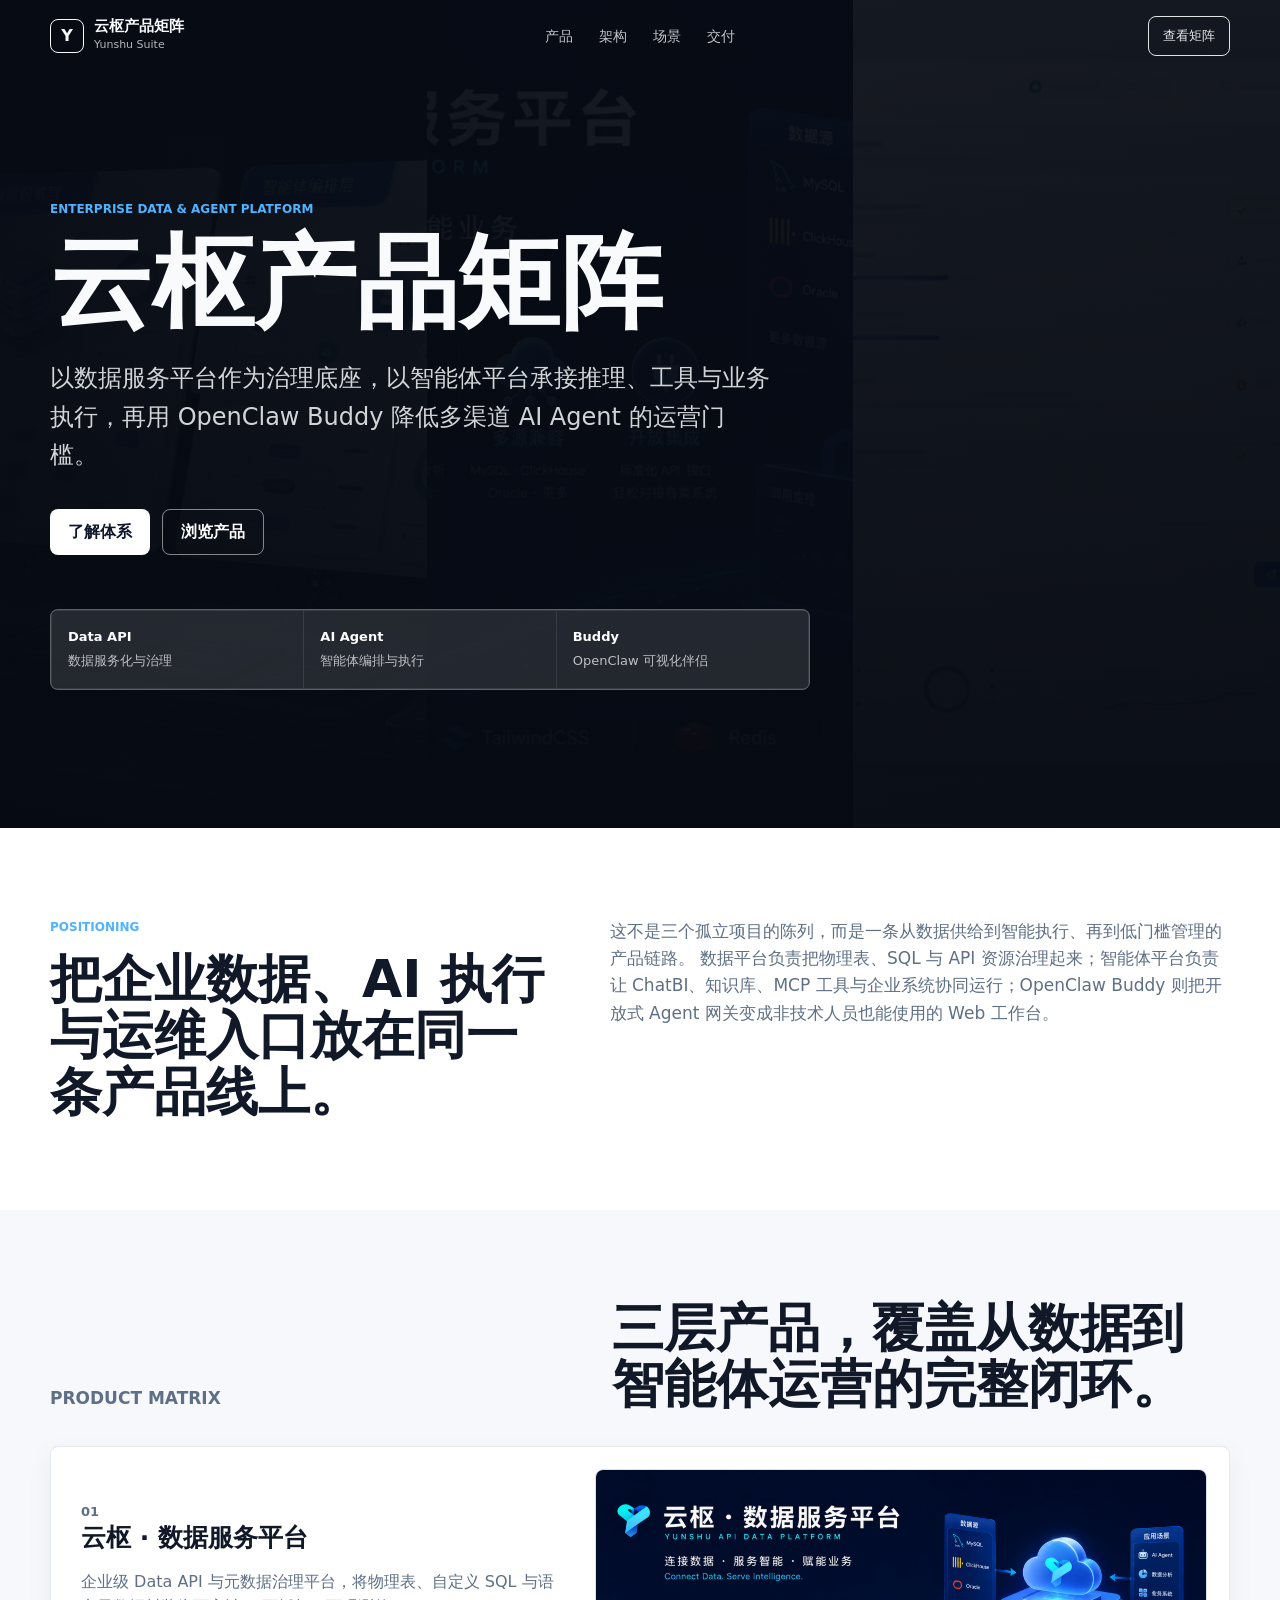
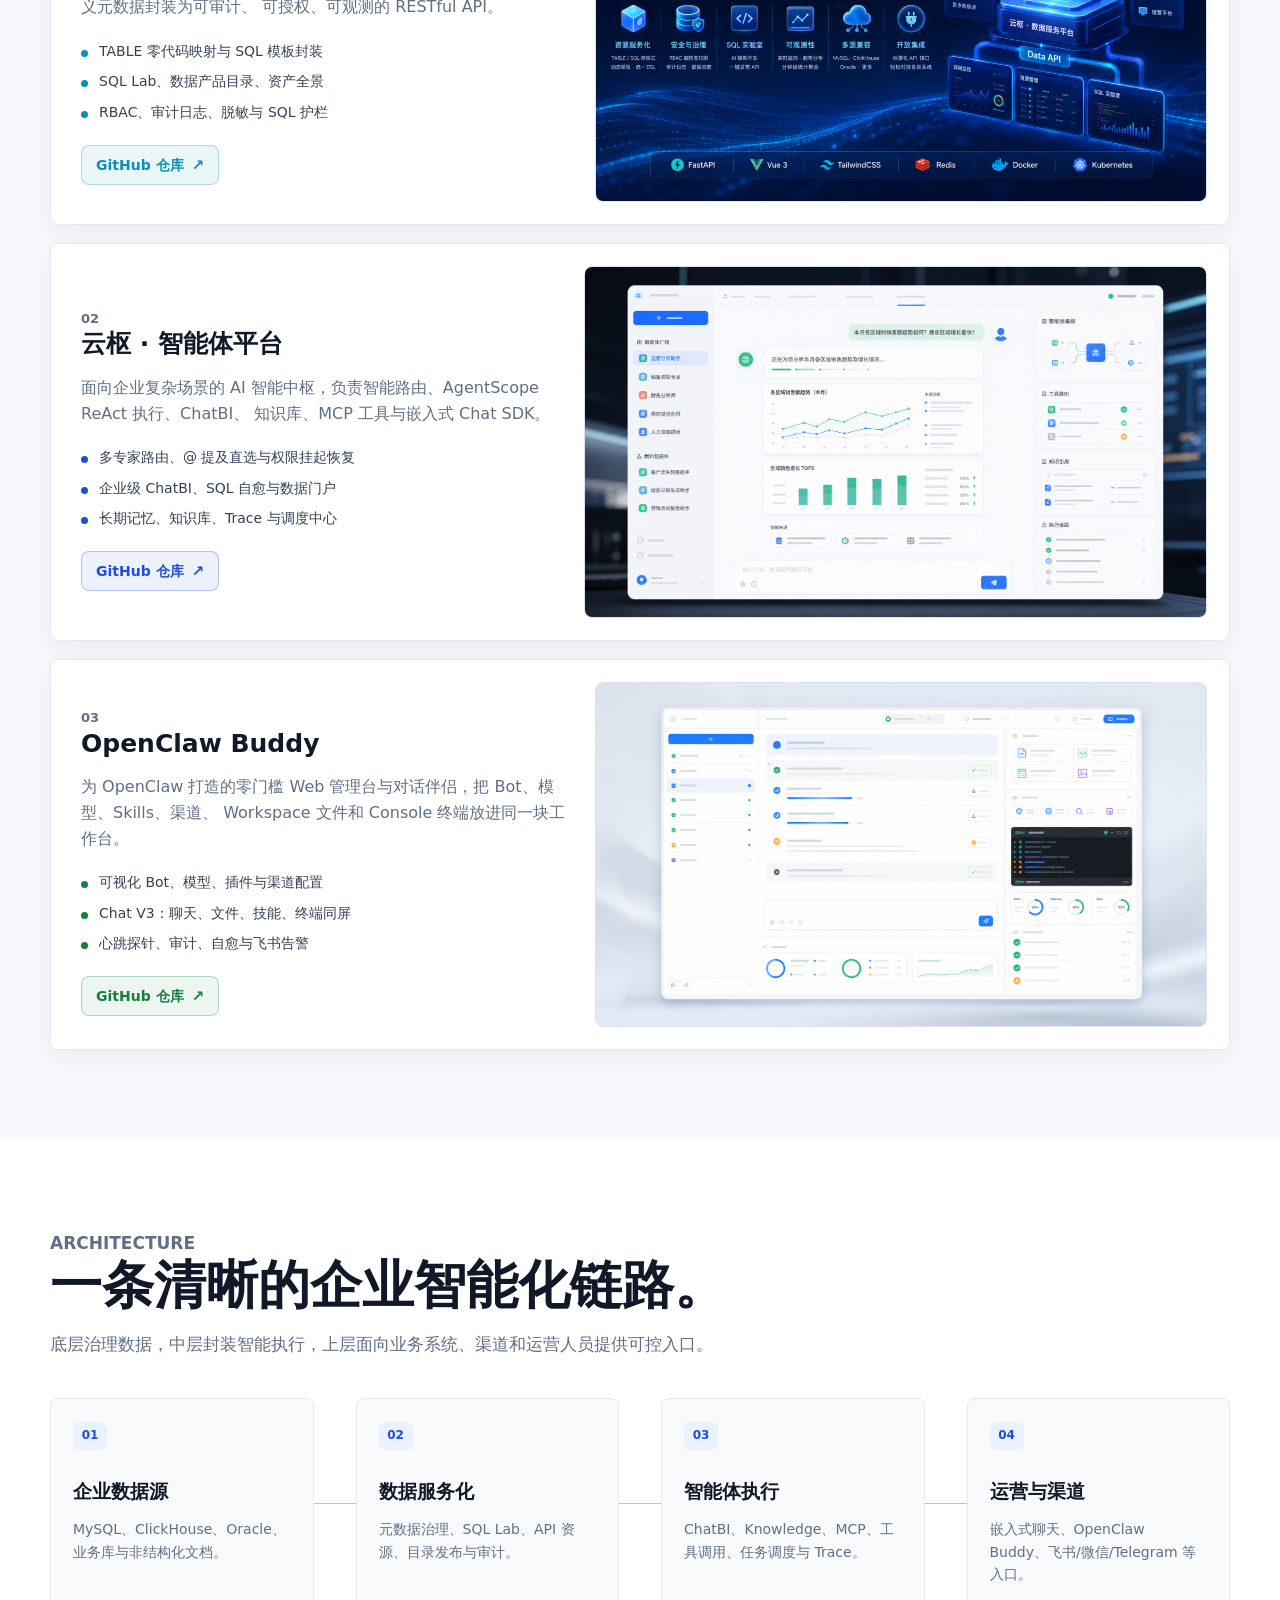
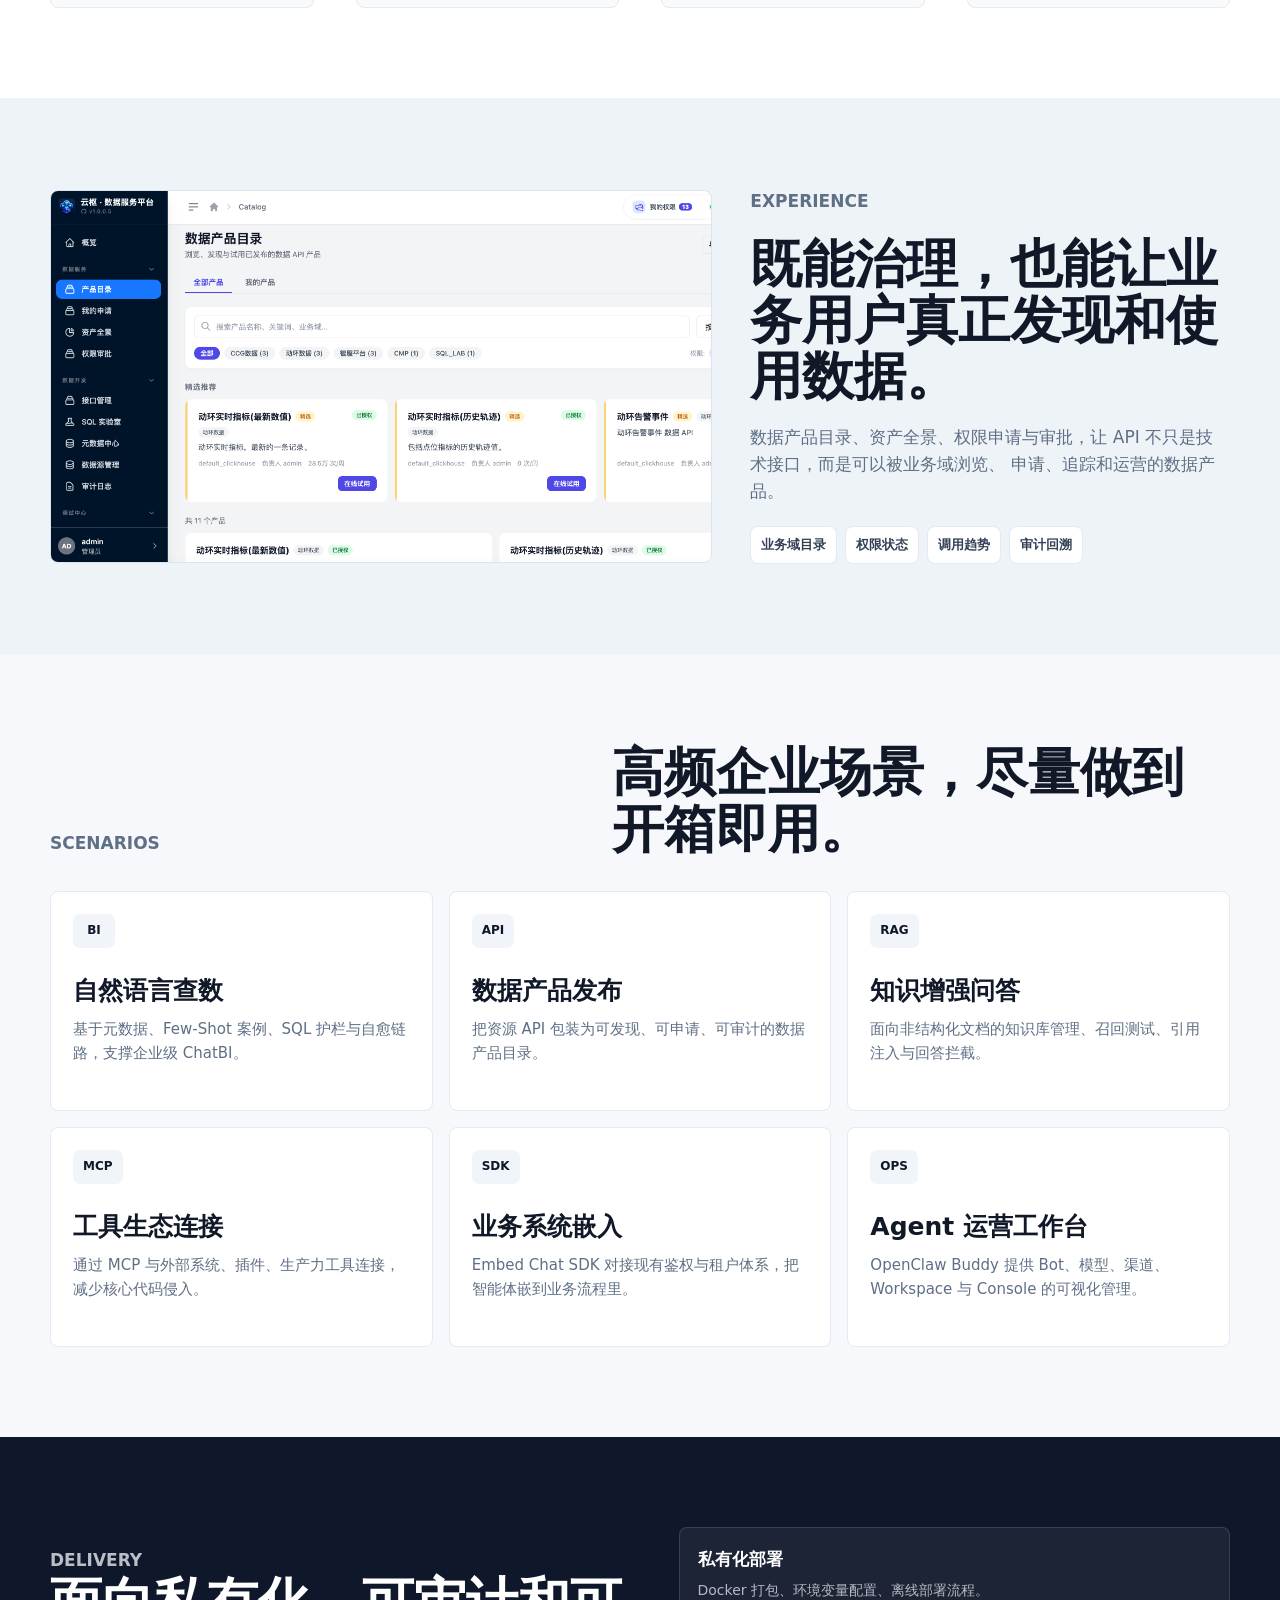
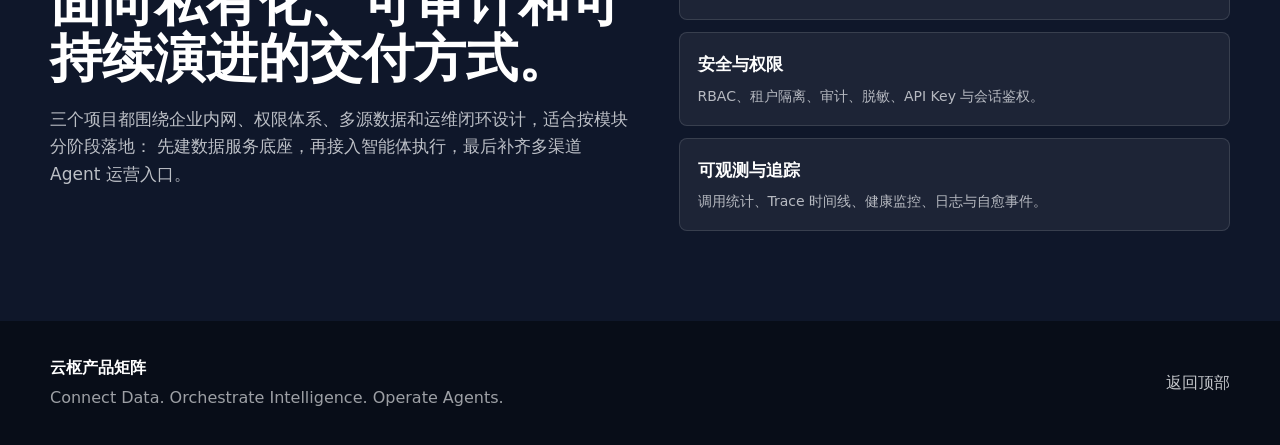
==== index.html @ 3816dfd7 "初始化云数官网静态站点" ====
<!DOCTYPE html>
<html lang="zh-CN">
  <head>
    <meta charset="UTF-8" />
    <meta name="viewport" content="width=device-width, initial-scale=1.0" />
    <meta
      name="description"
      content="云枢产品矩阵：企业级数据服务平台、AI 智能体编排平台与 OpenClaw Buddy 管理伴侣。"
    />
    <title>云枢产品矩阵 | Data, Agents, Operations</title>
    <link rel="icon" href="assets/favicon.svg" type="image/svg+xml" />
    <link rel="stylesheet" href="styles.css" />
  </head>
  <body>
    <header class="site-header" data-header>
      <a class="brand" href="#top" aria-label="回到首页">
        <span class="brand-mark">Y</span>
        <span>
          <strong>云枢产品矩阵</strong>
          <small>Yunshu Suite</small>
        </span>
      </a>
      <nav class="desktop-nav" aria-label="主导航">
        <a href="#products">产品</a>
        <a href="#architecture">架构</a>
        <a href="#scenarios">场景</a>
        <a href="#delivery">交付</a>
      </nav>
      <a class="header-action" href="#products">查看矩阵</a>
      <button class="menu-button" type="button" data-menu-button aria-label="打开菜单">
        <span></span>
        <span></span>
      </button>
    </header>

    <nav class="mobile-nav" data-mobile-nav aria-label="移动导航">
      <a href="#products">产品</a>
      <a href="#architecture">架构</a>
      <a href="#scenarios">场景</a>
      <a href="#delivery">交付</a>
    </nav>

    <main id="top">
      <section class="hero" aria-labelledby="hero-title">
        <div class="hero-media" aria-hidden="true">
          <img src="assets/images/generated-product-suite-hero.png" alt="" />
          <img src="assets/images/data-platform-overview.png" alt="" />
          <img src="assets/images/generated-openclaw-buddy.png" alt="" />
        </div>
        <div class="hero-overlay"></div>
        <div class="hero-content">
          <p class="eyebrow">Enterprise Data & Agent Platform</p>
          <h1 id="hero-title">云枢产品矩阵</h1>
          <p class="hero-lead">
            以数据服务平台作为治理底座，以智能体平台承接推理、工具与业务执行，再用
            OpenClaw Buddy 降低多渠道 AI Agent 的运营门槛。
          </p>
          <div class="hero-actions">
            <a class="button primary" href="#architecture">了解体系</a>
            <a class="button secondary" href="#products">浏览产品</a>
          </div>
          <div class="hero-metrics" aria-label="产品矩阵摘要">
            <a class="hero-metric" href="#product-data">
              <strong>Data API</strong>
              <span>数据服务化与治理</span>
            </a>
            <a class="hero-metric" href="#product-agent">
              <strong>AI Agent</strong>
              <span>智能体编排与执行</span>
            </a>
            <a class="hero-metric" href="#product-buddy">
              <strong>Buddy</strong>
              <span>OpenClaw 可视化伴侣</span>
            </a>
          </div>
        </div>
      </section>

      <section class="section intro-section" aria-label="平台定位">
        <div class="container intro-grid">
          <div>
            <p class="section-kicker">Positioning</p>
            <h2>把企业数据、AI 执行与运维入口放在同一条产品线上。</h2>
          </div>
          <p>
            这不是三个孤立项目的陈列，而是一条从数据供给到智能执行、再到低门槛管理的产品链路。
            数据平台负责把物理表、SQL 与 API 资源治理起来；智能体平台负责让 ChatBI、知识库、MCP
            工具与企业系统协同运行；OpenClaw Buddy 则把开放式 Agent 网关变成非技术人员也能使用的
            Web 工作台。
          </p>
        </div>
      </section>

      <section class="section" id="products" aria-labelledby="products-title">
        <div class="container">
          <div class="section-heading">
            <p class="section-kicker">Product Matrix</p>
            <h2 id="products-title">三层产品，覆盖从数据到智能体运营的完整闭环。</h2>
          </div>

          <div class="product-grid">
            <article class="product-card accent-cyan" id="product-data">
              <div class="product-copy">
                <p class="product-index">01</p>
                <h3>云枢 · 数据服务平台</h3>
                <p>
                  企业级 Data API 与元数据治理平台，将物理表、自定义 SQL 与语义元数据封装为可审计、
                  可授权、可观测的 RESTful API。
                </p>
                <ul>
                  <li>TABLE 零代码映射与 SQL 模板封装</li>
                  <li>SQL Lab、数据产品目录、资产全景</li>
                  <li>RBAC、审计日志、脱敏与 SQL 护栏</li>
                </ul>
                <a
                  class="product-link"
                  href="https://github.com/RandyChen1985/yunshu-api-data-platform"
                  target="_blank"
                  rel="noopener noreferrer"
                  aria-label="打开云枢数据服务平台 GitHub 仓库"
                >
                  GitHub 仓库
                  <span aria-hidden="true">↗</span>
                </a>
              </div>
              <figure class="product-shot">
                <img
                  src="assets/images/data-platform-overview.png"
                  alt="云枢数据服务平台仪表盘截图"
                />
              </figure>
            </article>

            <article class="product-card accent-blue featured-product" id="product-agent">
              <div class="product-copy">
                <p class="product-index">02</p>
                <h3>云枢 · 智能体平台</h3>
                <p>
                  面向企业复杂场景的 AI 智能中枢，负责智能路由、AgentScope ReAct 执行、ChatBI、
                  知识库、MCP 工具与嵌入式 Chat SDK。
                </p>
                <ul>
                  <li>多专家路由、@ 提及直选与权限挂起恢复</li>
                  <li>企业级 ChatBI、SQL 自愈与数据门户</li>
                  <li>长期记忆、知识库、Trace 与调度中心</li>
                </ul>
                <a
                  class="product-link"
                  href="https://github.com/RandyChen1985/yunshu-ai-agent-platform"
                  target="_blank"
                  rel="noopener noreferrer"
                  aria-label="打开云枢智能体平台 GitHub 仓库"
                >
                  GitHub 仓库
                  <span aria-hidden="true">↗</span>
                </a>
              </div>
              <figure class="product-shot">
                <img
                  src="assets/images/generated-agent-platform.png"
                  alt="云枢智能体平台高清界面概念图"
                />
              </figure>
            </article>

            <article class="product-card accent-green" id="product-buddy">
              <div class="product-copy">
                <p class="product-index">03</p>
                <h3>OpenClaw Buddy</h3>
                <p>
                  为 OpenClaw 打造的零门槛 Web 管理台与对话伴侣，把 Bot、模型、Skills、渠道、
                  Workspace 文件和 Console 终端放进同一块工作台。
                </p>
                <ul>
                  <li>可视化 Bot、模型、插件与渠道配置</li>
                  <li>Chat V3：聊天、文件、技能、终端同屏</li>
                  <li>心跳探针、审计、自愈与飞书告警</li>
                </ul>
                <a
                  class="product-link"
                  href="https://github.com/RandyChen1985/openclaw-buddy"
                  target="_blank"
                  rel="noopener noreferrer"
                  aria-label="打开 OpenClaw Buddy GitHub 仓库"
                >
                  GitHub 仓库
                  <span aria-hidden="true">↗</span>
                </a>
              </div>
              <figure class="product-shot">
                <img
                  src="assets/images/generated-openclaw-buddy.png"
                  alt="OpenClaw Buddy 高清工作台概念图"
                />
              </figure>
            </article>
          </div>
        </div>
      </section>

      <section class="section architecture-section" id="architecture" aria-labelledby="architecture-title">
        <div class="container">
          <div class="section-heading compact">
            <p class="section-kicker">Architecture</p>
            <h2 id="architecture-title">一条清晰的企业智能化链路。</h2>
            <p>
              底层治理数据，中层封装智能执行，上层面向业务系统、渠道和运营人员提供可控入口。
            </p>
          </div>

          <div class="architecture-flow" aria-label="云枢产品矩阵架构流">
            <div class="flow-node">
              <span>01</span>
              <strong>企业数据源</strong>
              <p>MySQL、ClickHouse、Oracle、业务库与非结构化文档。</p>
            </div>
            <div class="flow-line"></div>
            <div class="flow-node">
              <span>02</span>
              <strong>数据服务化</strong>
              <p>元数据治理、SQL Lab、API 资源、目录发布与审计。</p>
            </div>
            <div class="flow-line"></div>
            <div class="flow-node">
              <span>03</span>
              <strong>智能体执行</strong>
              <p>ChatBI、Knowledge、MCP、工具调用、任务调度与 Trace。</p>
            </div>
            <div class="flow-line"></div>
            <div class="flow-node">
              <span>04</span>
              <strong>运营与渠道</strong>
              <p>嵌入式聊天、OpenClaw Buddy、飞书/微信/Telegram 等入口。</p>
            </div>
          </div>
        </div>
      </section>

      <section class="section split-showcase" aria-label="产品界面展示">
        <div class="container showcase-grid">
          <figure class="showcase-image large">
            <img src="assets/images/data-platform-catalog.png" alt="数据产品目录截图" />
          </figure>
          <div class="showcase-copy">
            <p class="section-kicker">Experience</p>
            <h2>既能治理，也能让业务用户真正发现和使用数据。</h2>
            <p>
              数据产品目录、资产全景、权限申请与审批，让 API 不只是技术接口，而是可以被业务域浏览、
              申请、追踪和运营的数据产品。
            </p>
            <div class="feature-list">
              <span>业务域目录</span>
              <span>权限状态</span>
              <span>调用趋势</span>
              <span>审计回溯</span>
            </div>
          </div>
        </div>
      </section>

      <section class="section" id="scenarios" aria-labelledby="scenarios-title">
        <div class="container">
          <div class="section-heading">
            <p class="section-kicker">Scenarios</p>
            <h2 id="scenarios-title">高频企业场景，尽量做到开箱即用。</h2>
          </div>
          <div class="scenario-grid">
            <article>
              <span class="scenario-icon">BI</span>
              <h3>自然语言查数</h3>
              <p>基于元数据、Few-Shot 案例、SQL 护栏与自愈链路，支撑企业级 ChatBI。</p>
            </article>
            <article>
              <span class="scenario-icon">API</span>
              <h3>数据产品发布</h3>
              <p>把资源 API 包装为可发现、可申请、可审计的数据产品目录。</p>
            </article>
            <article>
              <span class="scenario-icon">RAG</span>
              <h3>知识增强问答</h3>
              <p>面向非结构化文档的知识库管理、召回测试、引用注入与回答拦截。</p>
            </article>
            <article>
              <span class="scenario-icon">MCP</span>
              <h3>工具生态连接</h3>
              <p>通过 MCP 与外部系统、插件、生产力工具连接，减少核心代码侵入。</p>
            </article>
            <article>
              <span class="scenario-icon">SDK</span>
              <h3>业务系统嵌入</h3>
              <p>Embed Chat SDK 对接现有鉴权与租户体系，把智能体嵌到业务流程里。</p>
            </article>
            <article>
              <span class="scenario-icon">OPS</span>
              <h3>Agent 运营工作台</h3>
              <p>OpenClaw Buddy 提供 Bot、模型、渠道、Workspace 与 Console 的可视化管理。</p>
            </article>
          </div>
        </div>
      </section>

      <section class="section delivery-section" id="delivery" aria-labelledby="delivery-title">
        <div class="container delivery-grid">
          <div>
            <p class="section-kicker">Delivery</p>
            <h2 id="delivery-title">面向私有化、可审计和可持续演进的交付方式。</h2>
            <p>
              三个项目都围绕企业内网、权限体系、多源数据和运维闭环设计，适合按模块分阶段落地：
              先建数据服务底座，再接入智能体执行，最后补齐多渠道 Agent 运营入口。
            </p>
          </div>
          <div class="delivery-points">
            <div>
              <strong>私有化部署</strong>
              <span>Docker 打包、环境变量配置、离线部署流程。</span>
            </div>
            <div>
              <strong>安全与权限</strong>
              <span>RBAC、租户隔离、审计、脱敏、API Key 与会话鉴权。</span>
            </div>
            <div>
              <strong>可观测与追踪</strong>
              <span>调用统计、Trace 时间线、健康监控、日志与自愈事件。</span>
            </div>
          </div>
        </div>
      </section>
    </main>

    <footer class="site-footer">
      <div class="container footer-grid">
        <div>
          <strong>云枢产品矩阵</strong>
          <p>Connect Data. Orchestrate Intelligence. Operate Agents.</p>
        </div>
        <a href="#top">返回顶部</a>
      </div>
    </footer>

    <script src="script.js"></script>
  </body>
</html>
---- styles.css ----
:root {
  --bg: #f6f8fb;
  --panel: #ffffff;
  --ink: #111827;
  --muted: #5f6f85;
  --soft: #e3eaf2;
  --blue: #1d4ed8;
  --cyan: #0891b2;
  --green: #15803d;
  --amber: #b45309;
  --radius: 8px;
  --shadow: 0 24px 70px rgba(15, 23, 42, 0.14);
}

* {
  box-sizing: border-box;
}

html {
  scroll-behavior: smooth;
}

body {
  margin: 0;
  background: var(--bg);
  color: var(--ink);
  font-family: Inter, ui-sans-serif, system-ui, -apple-system, BlinkMacSystemFont, "Segoe UI",
    "PingFang SC", "Microsoft YaHei", sans-serif;
  line-height: 1.6;
}

a {
  color: inherit;
  text-decoration: none;
}

img {
  display: block;
  max-width: 100%;
}

.site-header {
  position: fixed;
  top: 0;
  left: 0;
  right: 0;
  z-index: 20;
  display: grid;
  grid-template-columns: 1fr auto 1fr;
  align-items: center;
  gap: 24px;
  height: 72px;
  padding: 0 max(24px, calc((100vw - 1180px) / 2));
  color: #f8fafc;
  transition: background 180ms ease, border-color 180ms ease, color 180ms ease;
}

.site-header.is-scrolled,
.site-header.is-open {
  background: rgba(255, 255, 255, 0.94);
  border-bottom: 1px solid rgba(226, 232, 240, 0.9);
  color: var(--ink);
  backdrop-filter: blur(16px);
}

.brand {
  display: inline-flex;
  align-items: center;
  gap: 10px;
  min-width: 0;
}

.brand-mark {
  display: grid;
  width: 34px;
  height: 34px;
  place-items: center;
  border: 1px solid currentColor;
  border-radius: 8px;
  font-weight: 800;
}

.brand strong,
.brand small {
  display: block;
}

.brand strong {
  font-size: 15px;
  line-height: 1.1;
}

.brand small {
  margin-top: 2px;
  color: currentColor;
  font-size: 11px;
  opacity: 0.72;
}

.desktop-nav {
  display: inline-flex;
  align-items: center;
  gap: 26px;
  color: currentColor;
  font-size: 14px;
}

.desktop-nav a {
  opacity: 0.78;
}

.desktop-nav a:hover {
  opacity: 1;
}

.header-action {
  justify-self: end;
  padding: 9px 14px;
  border: 1px solid currentColor;
  border-radius: 8px;
  font-size: 13px;
  opacity: 0.9;
}

.menu-button {
  display: none;
  justify-self: end;
  width: 38px;
  height: 38px;
  border: 1px solid currentColor;
  border-radius: 8px;
  background: transparent;
  color: inherit;
}

.menu-button span {
  display: block;
  width: 16px;
  height: 2px;
  margin: 5px auto;
  background: currentColor;
}

.mobile-nav {
  position: fixed;
  top: 72px;
  left: 16px;
  right: 16px;
  z-index: 19;
  display: none;
  grid-template-columns: 1fr 1fr;
  gap: 8px;
  padding: 12px;
  background: rgba(255, 255, 255, 0.96);
  border: 1px solid var(--soft);
  border-radius: 8px;
  box-shadow: 0 18px 50px rgba(15, 23, 42, 0.16);
}

.mobile-nav.is-open {
  display: grid;
}

.mobile-nav a {
  padding: 10px;
  border-radius: 7px;
  background: #f8fafc;
  color: var(--ink);
  font-size: 14px;
}

.hero {
  position: relative;
  display: grid;
  min-height: 92vh;
  padding: 118px 24px 56px;
  overflow: hidden;
  color: #f8fafc;
  isolation: isolate;
}

.hero-media {
  position: absolute;
  inset: 0;
  z-index: -2;
  display: grid;
  grid-template-columns: repeat(3, 1fr);
  gap: 0;
  background: #0b1220;
}

.hero-media img {
  width: 100%;
  height: 100%;
  min-height: 92vh;
  object-fit: cover;
  filter: saturate(0.8) contrast(0.95);
  opacity: 0.52;
}

.hero-overlay {
  position: absolute;
  inset: 0;
  z-index: -1;
  background:
    linear-gradient(90deg, rgba(6, 10, 18, 0.88), rgba(6, 10, 18, 0.68) 48%, rgba(6, 10, 18, 0.72)),
    linear-gradient(180deg, rgba(6, 10, 18, 0.58), rgba(6, 10, 18, 0.88));
}

.hero-content,
.container {
  width: min(1180px, calc(100vw - 48px));
  margin: 0 auto;
}

.hero-content {
  display: flex;
  flex-direction: column;
  justify-content: center;
}

.eyebrow,
.section-kicker {
  margin: 0 0 14px;
  color: #4fb3ff;
  font-size: 12px;
  font-weight: 800;
  letter-spacing: 0;
  text-transform: uppercase;
}

.hero h1 {
  max-width: 760px;
  margin: 0;
  font-size: clamp(48px, 8vw, 104px);
  line-height: 0.98;
  letter-spacing: 0;
}

.hero-lead {
  max-width: 720px;
  margin: 26px 0 0;
  color: rgba(248, 250, 252, 0.84);
  font-size: clamp(18px, 2.2vw, 24px);
}

.hero-actions {
  display: flex;
  flex-wrap: wrap;
  gap: 12px;
  margin-top: 34px;
}

.button {
  display: inline-flex;
  align-items: center;
  justify-content: center;
  min-height: 46px;
  padding: 0 18px;
  border-radius: 8px;
  font-weight: 700;
}

.button.primary {
  background: #ffffff;
  color: #0f172a;
}

.button.secondary {
  border: 1px solid rgba(255, 255, 255, 0.5);
  color: #ffffff;
}

.hero-metrics {
  display: grid;
  grid-template-columns: repeat(3, minmax(0, 1fr));
  gap: 1px;
  width: min(760px, 100%);
  margin: 54px 0 0;
  padding: 1px;
  background: rgba(255, 255, 255, 0.2);
  border: 1px solid rgba(255, 255, 255, 0.18);
  border-radius: 8px;
  overflow: hidden;
}

.hero-metric {
  display: block;
  padding: 16px;
  color: #ffffff;
  background: rgba(4, 9, 18, 0.38);
  transition: background 160ms ease, transform 160ms ease;
}

.hero-metric:hover,
.hero-metric:focus-visible {
  background: rgba(15, 23, 42, 0.72);
  transform: translateY(-1px);
}

.hero-metric:focus-visible {
  outline: 2px solid rgba(255, 255, 255, 0.86);
  outline-offset: -3px;
}

.hero-metric strong {
  display: block;
  font-size: 13px;
  font-weight: 800;
}

.hero-metric span {
  display: block;
  margin-top: 4px;
  color: rgba(248, 250, 252, 0.72);
  font-size: 13px;
}

.section {
  padding: 90px 0;
}

.intro-section {
  background: #ffffff;
}

.intro-grid {
  display: grid;
  grid-template-columns: 0.9fr 1.1fr;
  gap: 52px;
  align-items: start;
}

h2 {
  margin: 0;
  color: var(--ink);
  font-size: clamp(30px, 4.2vw, 52px);
  line-height: 1.08;
  letter-spacing: 0;
}

.intro-grid > p,
.section-heading p,
.showcase-copy p,
.delivery-grid p {
  margin: 0;
  color: var(--muted);
  font-size: 17px;
}

.section-heading {
  display: grid;
  grid-template-columns: 0.84fr 1fr;
  gap: 42px;
  align-items: end;
  margin-bottom: 34px;
}

.section-heading.compact {
  display: block;
  max-width: 760px;
}

.section-heading.compact p:last-child {
  margin-top: 18px;
}

.product-grid {
  display: grid;
  gap: 18px;
}

.product-card {
  display: grid;
  grid-template-columns: minmax(300px, 0.9fr) minmax(0, 1.1fr);
  gap: 22px;
  align-items: stretch;
  min-height: 360px;
  padding: 22px;
  background: var(--panel);
  border: 1px solid var(--soft);
  border-radius: 8px;
  box-shadow: 0 8px 28px rgba(15, 23, 42, 0.05);
}

.featured-product {
  grid-template-columns: minmax(300px, 0.88fr) minmax(0, 1.12fr);
}

.product-copy {
  display: flex;
  flex-direction: column;
  justify-content: center;
  min-width: 0;
  padding: 8px;
}

.product-index {
  margin: 0 0 14px;
  color: var(--accent);
  font-size: 13px;
  font-weight: 800;
}

.product-copy h3,
.scenario-grid h3 {
  margin: 0;
  color: var(--ink);
  font-size: 25px;
  line-height: 1.18;
}

.product-copy p {
  margin: 16px 0 0;
  color: var(--muted);
}

.product-copy ul {
  display: grid;
  gap: 8px;
  margin: 20px 0 0;
  padding: 0;
  list-style: none;
}

.product-copy li {
  position: relative;
  padding-left: 18px;
  color: #334155;
  font-size: 14px;
}

.product-copy li::before {
  position: absolute;
  top: 10px;
  left: 0;
  width: 7px;
  height: 7px;
  background: var(--accent);
  border-radius: 50%;
  content: "";
}

.product-link {
  display: inline-flex;
  align-items: center;
  gap: 8px;
  width: fit-content;
  min-height: 40px;
  margin-top: 22px;
  padding: 0 14px;
  color: var(--accent);
  font-size: 14px;
  font-weight: 800;
  border: 1px solid color-mix(in srgb, var(--accent) 28%, transparent);
  border-radius: 8px;
  background: color-mix(in srgb, var(--accent) 8%, #ffffff);
  transition: transform 160ms ease, border-color 160ms ease, background 160ms ease;
}

.product-link:hover {
  background: color-mix(in srgb, var(--accent) 12%, #ffffff);
  border-color: color-mix(in srgb, var(--accent) 42%, transparent);
  transform: translateY(-1px);
}

.product-link span {
  font-size: 15px;
}

.accent-cyan {
  --accent: var(--cyan);
}

.accent-blue {
  --accent: var(--blue);
}

.accent-green {
  --accent: var(--green);
}

.product-shot,
.showcase-image {
  position: relative;
  min-width: 0;
  margin: 0;
  overflow: hidden;
  background: #eef3f8;
  border: 1px solid #dbe4ee;
  border-radius: 8px;
}

.product-shot img {
  width: 100%;
  height: 100%;
  min-height: 316px;
  object-fit: cover;
  object-position: left top;
}

.architecture-section {
  background: #ffffff;
}

.architecture-flow {
  display: grid;
  grid-template-columns: 1fr 42px 1fr 42px 1fr 42px 1fr;
  align-items: center;
  margin-top: 40px;
}

.flow-node {
  min-height: 210px;
  padding: 22px;
  background: #f8fafc;
  border: 1px solid var(--soft);
  border-radius: 8px;
}

.flow-node span {
  display: inline-grid;
  width: 34px;
  height: 28px;
  place-items: center;
  margin-bottom: 26px;
  background: #eaf1ff;
  border-radius: 7px;
  color: var(--blue);
  font-size: 12px;
  font-weight: 800;
}

.flow-node strong {
  display: block;
  font-size: 19px;
}

.flow-node p {
  margin: 12px 0 0;
  color: var(--muted);
  font-size: 14px;
}

.flow-line {
  height: 1px;
  background: #b8c4d2;
}

.split-showcase {
  background: #eef3f8;
}

.showcase-grid {
  display: grid;
  grid-template-columns: minmax(0, 1.16fr) minmax(320px, 0.84fr);
  gap: 38px;
  align-items: center;
}

.showcase-image.large img {
  width: 100%;
  aspect-ratio: 16 / 9;
  object-fit: cover;
  object-position: left top;
}

.showcase-copy {
  display: grid;
  gap: 20px;
}

.feature-list {
  display: flex;
  flex-wrap: wrap;
  gap: 8px;
}

.feature-list span {
  padding: 8px 10px;
  background: #ffffff;
  border: 1px solid var(--soft);
  border-radius: 8px;
  color: #334155;
  font-size: 13px;
  font-weight: 700;
}

.scenario-grid {
  display: grid;
  grid-template-columns: repeat(3, 1fr);
  gap: 16px;
}

.scenario-grid article {
  min-height: 220px;
  padding: 22px;
  background: #ffffff;
  border: 1px solid var(--soft);
  border-radius: 8px;
}

.scenario-icon {
  display: inline-grid;
  height: 34px;
  min-width: 42px;
  place-items: center;
  margin-bottom: 28px;
  padding: 0 10px;
  background: #f1f5f9;
  border-radius: 7px;
  color: #0f172a;
  font-size: 12px;
  font-weight: 900;
}

.scenario-grid p {
  margin: 12px 0 0;
  color: var(--muted);
  font-size: 15px;
}

.delivery-section {
  background: #0f172a;
  color: #ffffff;
}

.delivery-section h2 {
  color: #ffffff;
}

.delivery-grid {
  display: grid;
  grid-template-columns: 1fr 0.95fr;
  gap: 48px;
  align-items: start;
}

.delivery-grid p {
  margin-top: 20px;
  color: rgba(248, 250, 252, 0.74);
}

.delivery-points {
  display: grid;
  gap: 12px;
}

.delivery-points div {
  padding: 18px;
  background: rgba(255, 255, 255, 0.06);
  border: 1px solid rgba(255, 255, 255, 0.12);
  border-radius: 8px;
}

.delivery-points strong,
.delivery-points span {
  display: block;
}

.delivery-points strong {
  font-size: 17px;
}

.delivery-points span {
  margin-top: 6px;
  color: rgba(248, 250, 252, 0.7);
  font-size: 14px;
}

.site-footer {
  padding: 34px 0;
  background: #080d18;
  color: #ffffff;
}

.footer-grid {
  display: flex;
  justify-content: space-between;
  gap: 24px;
  align-items: center;
}

.site-footer p {
  margin: 4px 0 0;
  color: rgba(248, 250, 252, 0.62);
}

.site-footer a {
  color: rgba(248, 250, 252, 0.78);
}

@media (max-width: 980px) {
  .site-header {
    grid-template-columns: 1fr auto;
  }

  .desktop-nav,
  .header-action {
    display: none;
  }

  .menu-button {
    display: block;
  }

  .hero-media {
    grid-template-columns: 1fr;
  }

  .hero-media img:nth-child(2),
  .hero-media img:nth-child(3) {
    display: none;
  }

  .intro-grid,
  .section-heading,
  .product-card,
  .featured-product,
  .showcase-grid,
  .delivery-grid {
    grid-template-columns: 1fr;
  }

  .architecture-flow {
    grid-template-columns: 1fr;
    gap: 12px;
  }

  .flow-line {
    width: 1px;
    height: 24px;
    margin: 0 auto;
  }

  .scenario-grid {
    grid-template-columns: repeat(2, 1fr);
  }
}

@media (max-width: 640px) {
  .site-header {
    height: 64px;
    padding: 0 16px;
  }

  .mobile-nav {
    top: 64px;
  }

  .brand small {
    display: none;
  }

  .hero {
    min-height: 90vh;
    padding: 96px 18px 38px;
  }

  .hero-content,
  .container {
    width: min(100%, calc(100vw - 36px));
  }

  .hero h1 {
    font-size: clamp(42px, 16vw, 72px);
  }

  .hero-lead {
    font-size: 17px;
  }

  .hero-metrics,
  .scenario-grid {
    grid-template-columns: 1fr;
  }

  .section {
    padding: 64px 0;
  }

  .product-card {
    padding: 14px;
  }

  .product-shot img {
    min-height: 220px;
  }

  .flow-node,
  .scenario-grid article {
    min-height: auto;
  }

  .footer-grid {
    align-items: flex-start;
    flex-direction: column;
  }
}
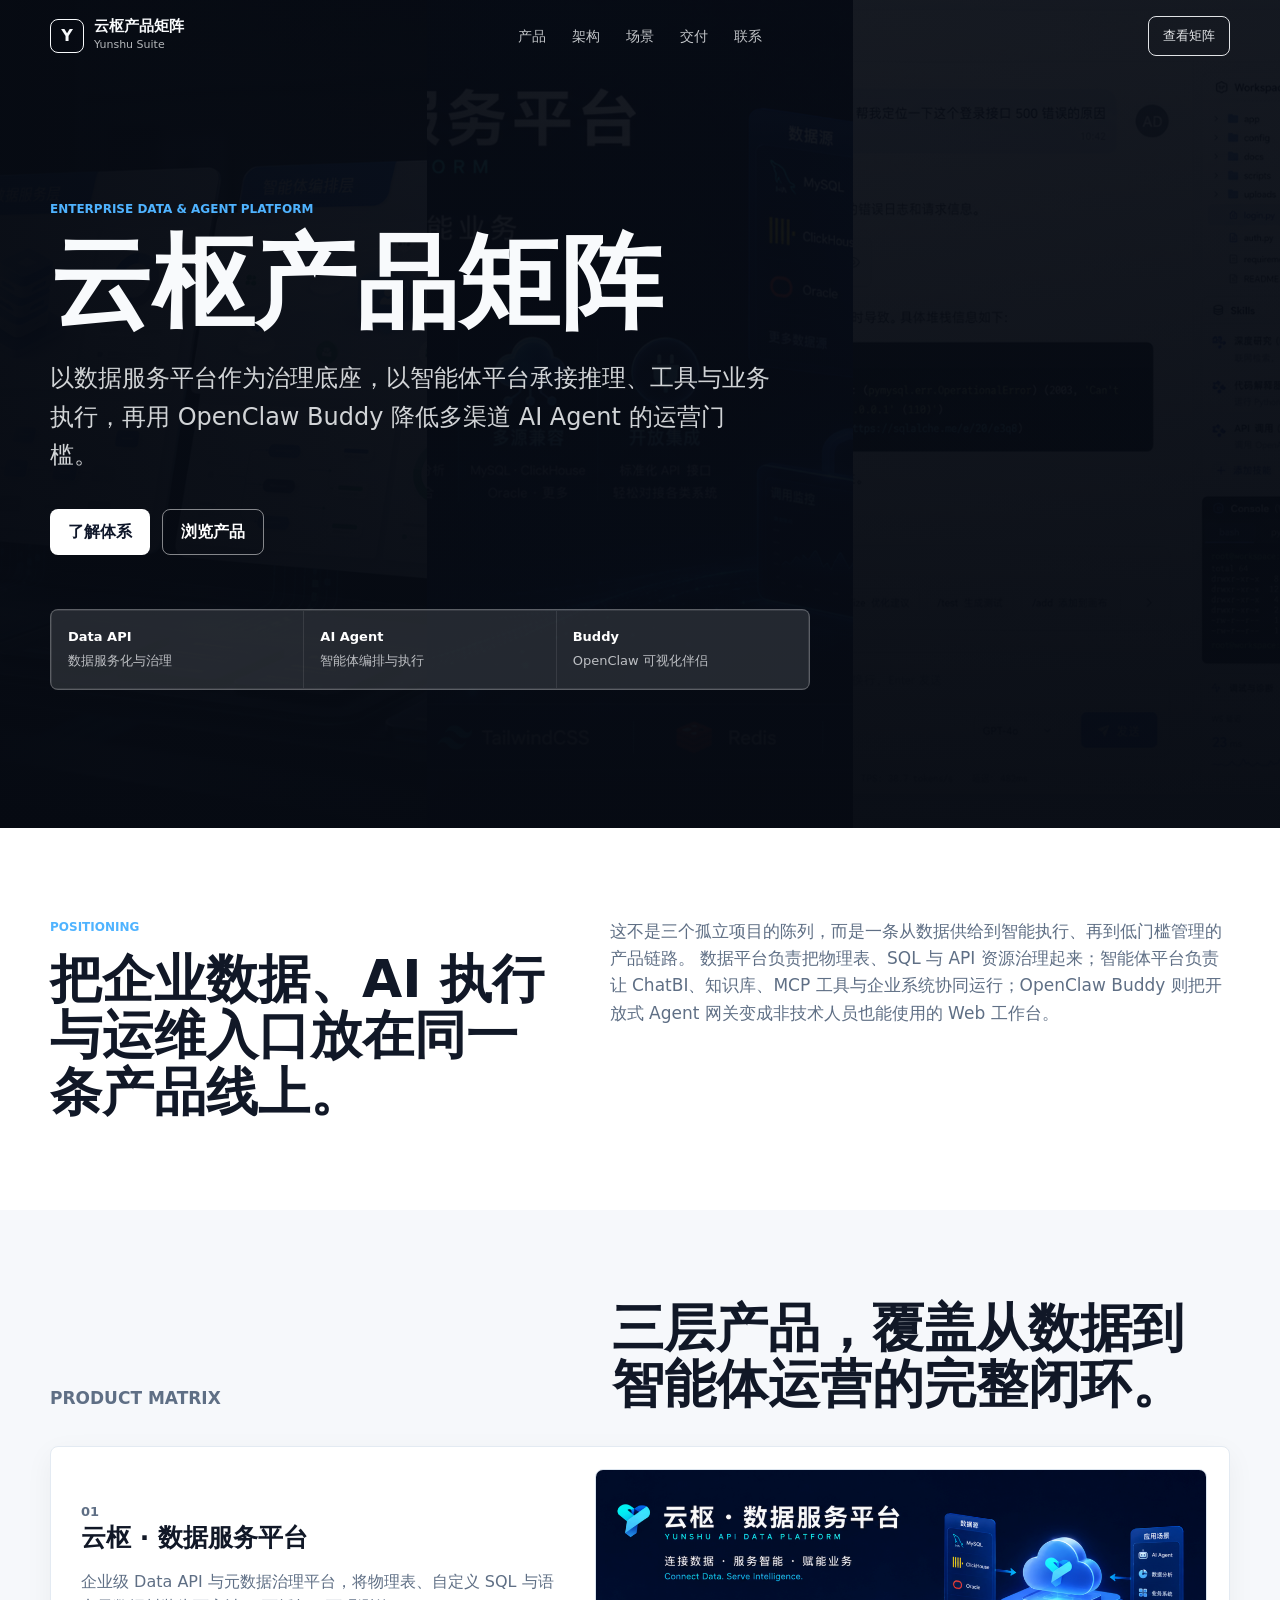
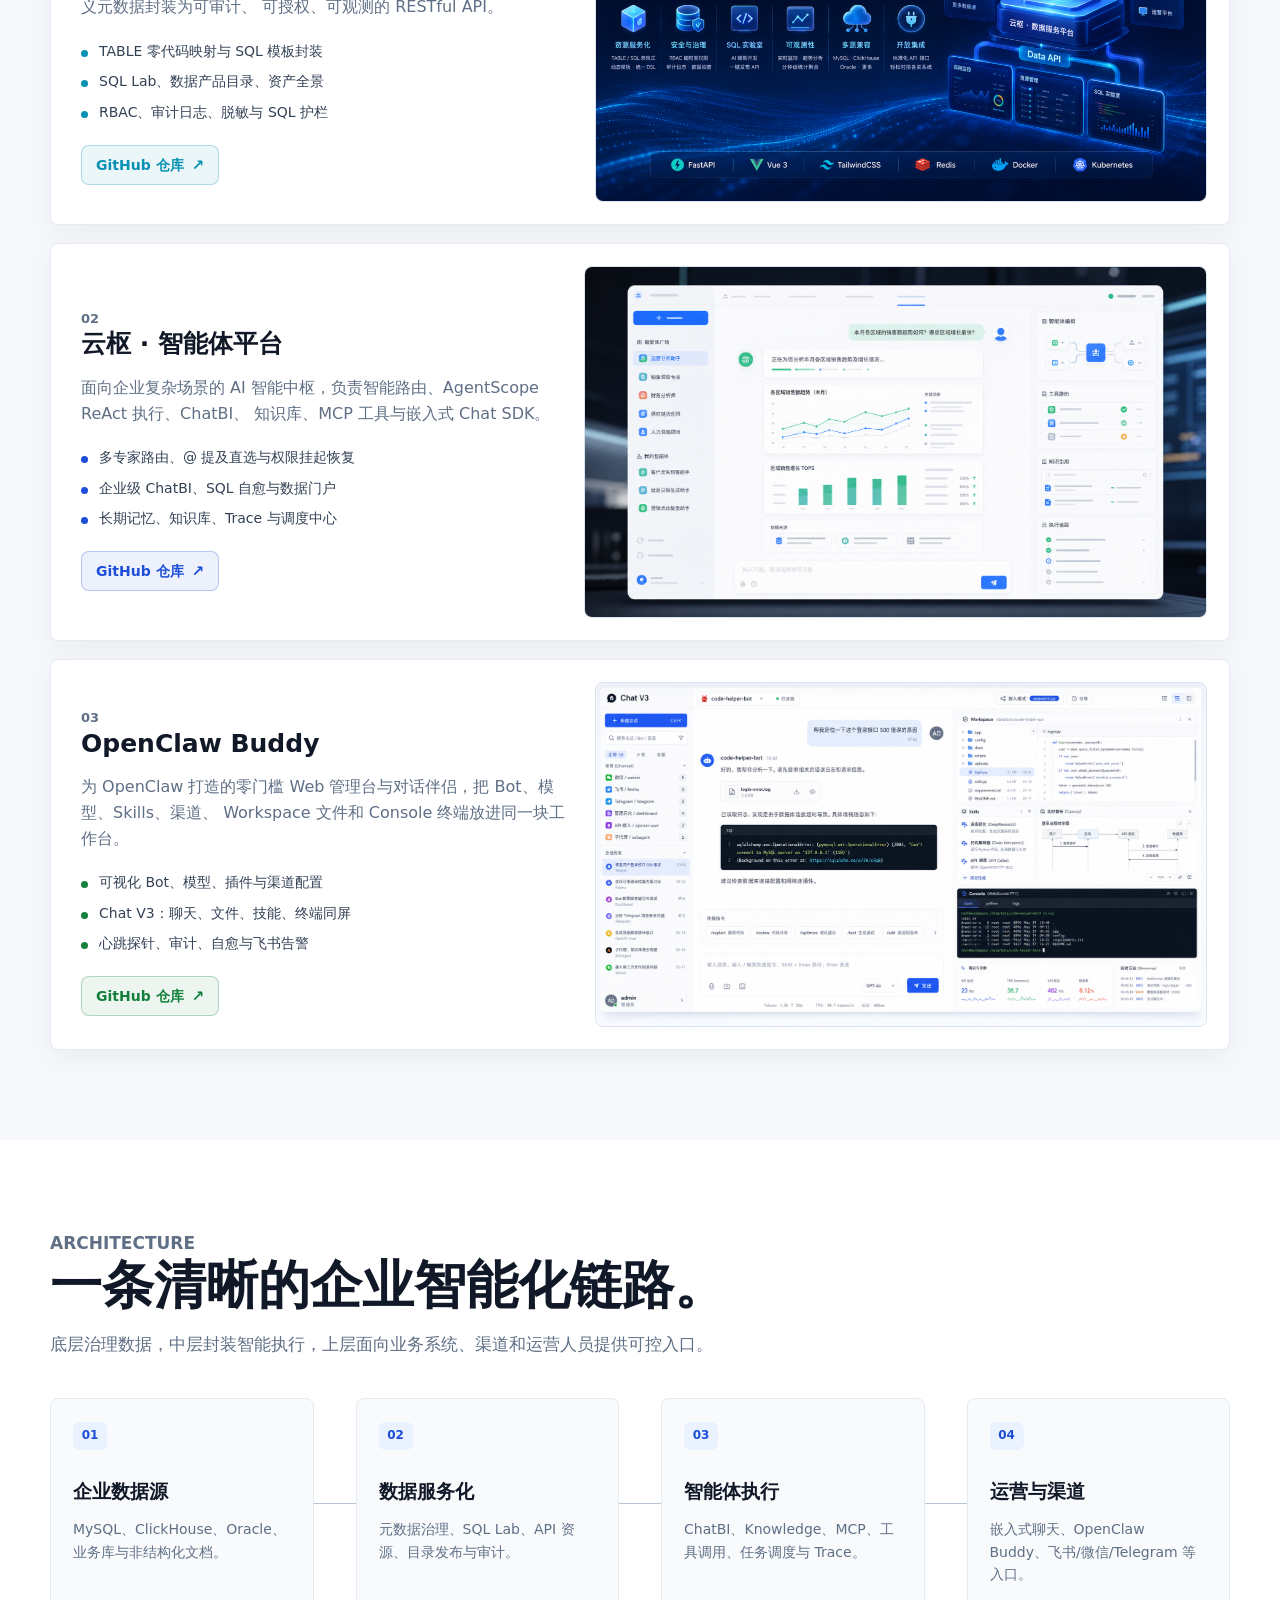
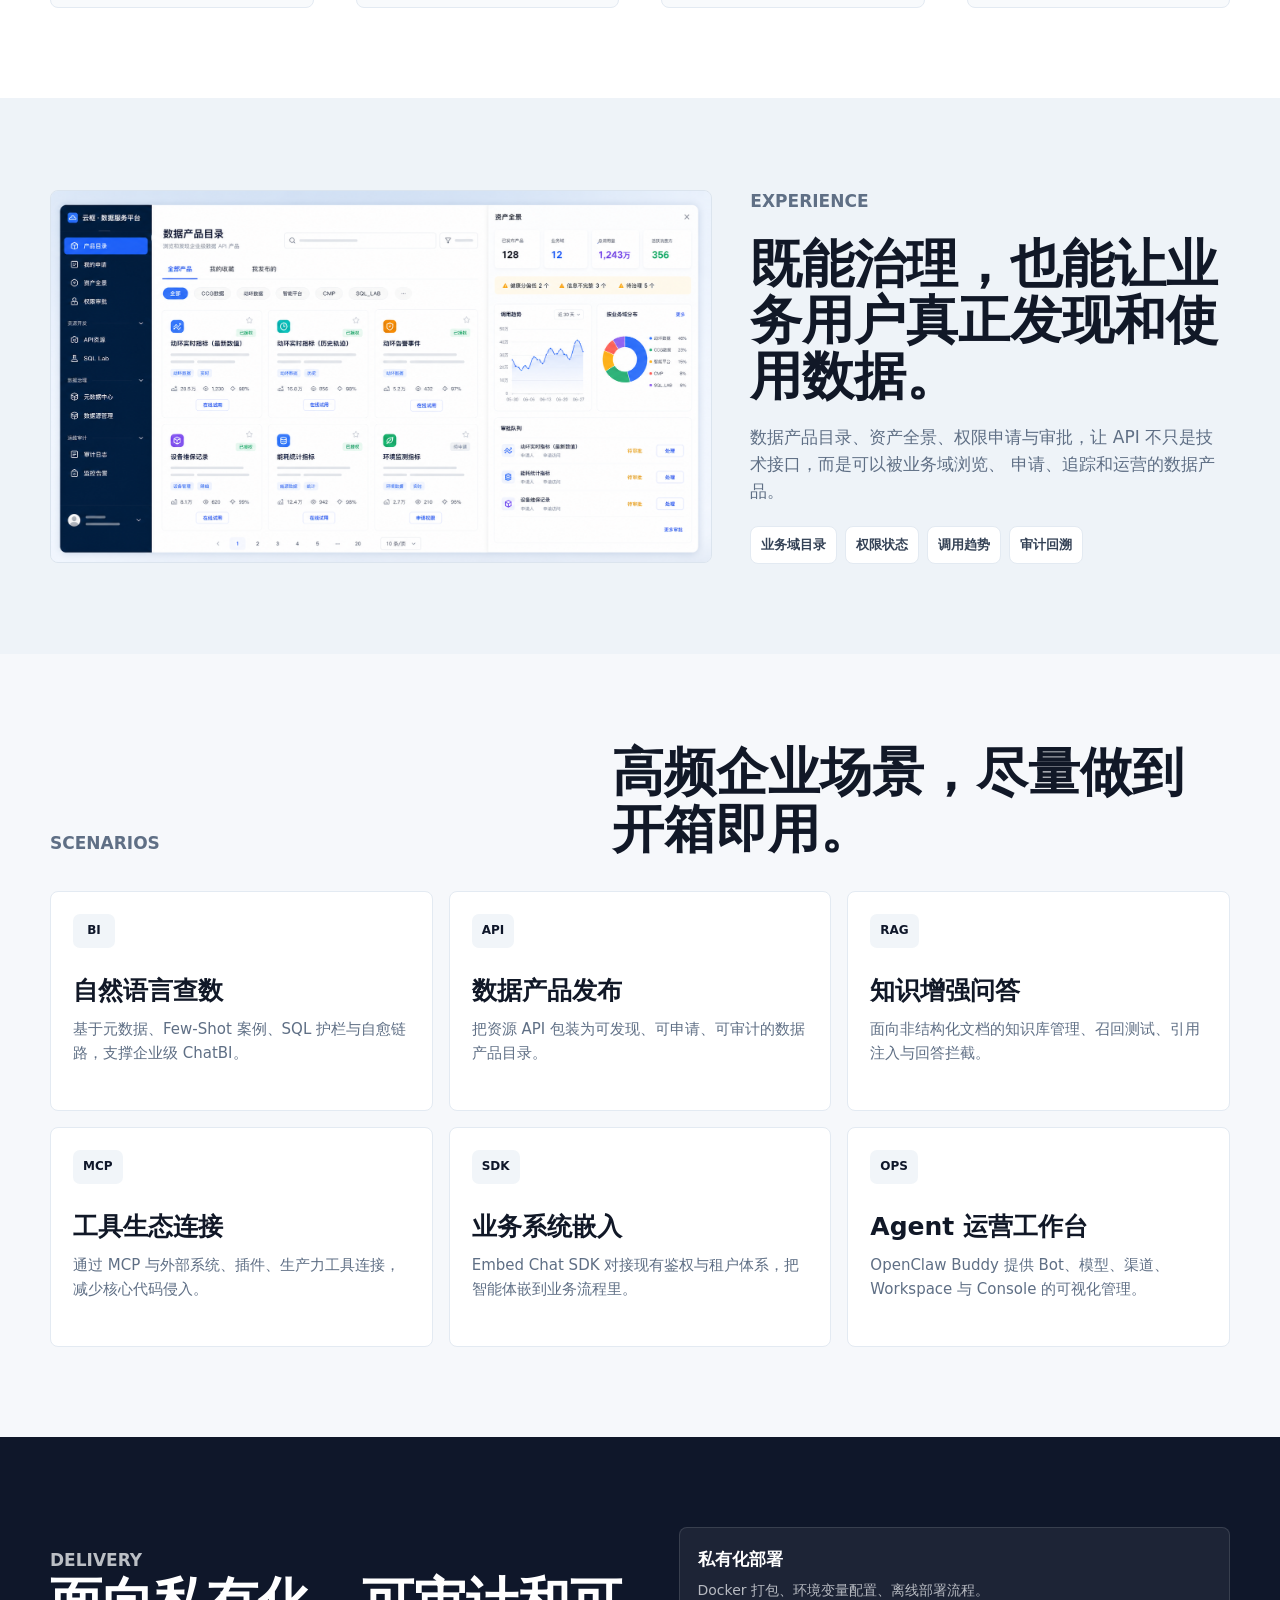
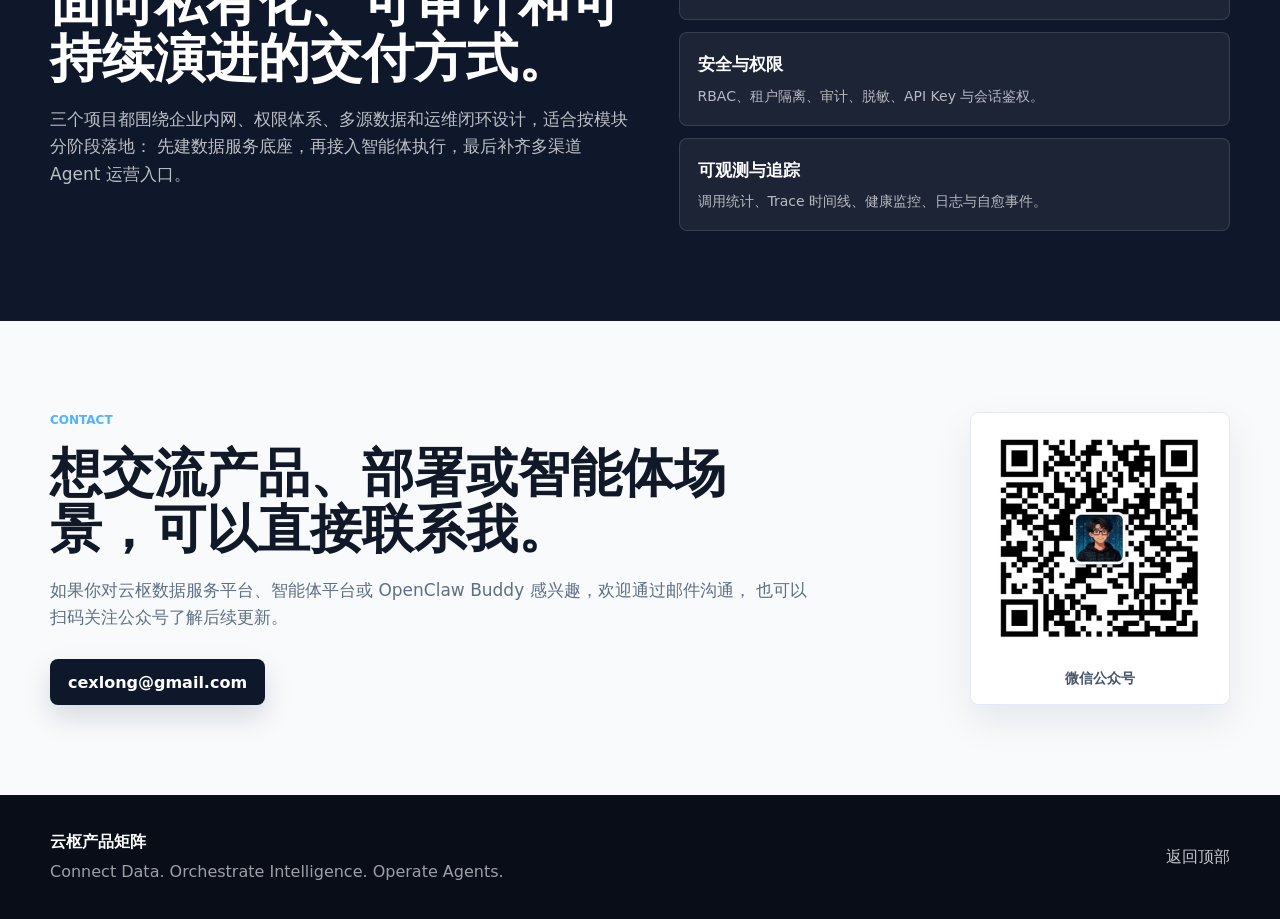
==== commit 2609851f: "添加联系模块并更新产品展示图片" ====
--- a/index.html
+++ b/index.html
@@ -25,6 +25,7 @@
         <a href="#architecture">架构</a>
         <a href="#scenarios">场景</a>
         <a href="#delivery">交付</a>
+        <a href="#contact">联系</a>
       </nav>
       <a class="header-action" href="#products">查看矩阵</a>
       <button class="menu-button" type="button" data-menu-button aria-label="打开菜单">
@@ -38,6 +39,7 @@
       <a href="#architecture">架构</a>
       <a href="#scenarios">场景</a>
       <a href="#delivery">交付</a>
+      <a href="#contact">联系</a>
     </nav>
 
     <main id="top">
@@ -45,7 +47,7 @@
         <div class="hero-media" aria-hidden="true">
           <img src="assets/images/generated-product-suite-hero.png" alt="" />
           <img src="assets/images/data-platform-overview.png" alt="" />
-          <img src="assets/images/generated-openclaw-buddy.png" alt="" />
+          <img src="assets/images/generated-openclaw-buddy-chat-v3.png" alt="" />
         </div>
         <div class="hero-overlay"></div>
         <div class="hero-content">
@@ -189,8 +191,8 @@
               </div>
               <figure class="product-shot">
                 <img
-                  src="assets/images/generated-openclaw-buddy.png"
-                  alt="OpenClaw Buddy 高清工作台概念图"
+                  src="assets/images/generated-openclaw-buddy-chat-v3.png"
+                  alt="OpenClaw Buddy Chat V3 一站式 AI 工作台概念图"
                 />
               </figure>
             </article>
@@ -239,7 +241,10 @@
       <section class="section split-showcase" aria-label="产品界面展示">
         <div class="container showcase-grid">
           <figure class="showcase-image large">
-            <img src="assets/images/data-platform-catalog.png" alt="数据产品目录截图" />
+            <img
+              src="assets/images/generated-data-platform-experience.png"
+              alt="云枢数据服务平台的数据产品目录与资产全景概念图"
+            />
           </figure>
           <div class="showcase-copy">
             <p class="section-kicker">Experience</p>
@@ -325,6 +330,24 @@
           </div>
         </div>
       </section>
+
+      <section class="section contact-section" id="contact" aria-labelledby="contact-title">
+        <div class="container contact-grid">
+          <div class="contact-copy">
+            <p class="section-kicker">Contact</p>
+            <h2 id="contact-title">想交流产品、部署或智能体场景，可以直接联系我。</h2>
+            <p>
+              如果你对云枢数据服务平台、智能体平台或 OpenClaw Buddy 感兴趣，欢迎通过邮件沟通，
+              也可以扫码关注公众号了解后续更新。
+            </p>
+            <a class="contact-email" href="mailto:cexlong@gmail.com">cexlong@gmail.com</a>
+          </div>
+          <figure class="wechat-card">
+            <img src="assets/images/weixin.png" alt="微信公众号二维码" />
+            <figcaption>微信公众号</figcaption>
+          </figure>
+        </div>
+      </section>
     </main>
 
     <footer class="site-footer">
--- a/styles.css
+++ b/styles.css
@@ -668,6 +668,72 @@
   font-size: 14px;
 }
 
+.contact-section {
+  background: #f8fafc;
+}
+
+.contact-grid {
+  display: grid;
+  grid-template-columns: minmax(0, 1fr) 260px;
+  gap: 48px;
+  align-items: center;
+}
+
+.contact-copy {
+  max-width: 760px;
+}
+
+.contact-copy p:last-of-type {
+  margin: 20px 0 0;
+  color: var(--muted);
+  font-size: 17px;
+}
+
+.contact-email {
+  display: inline-flex;
+  align-items: center;
+  justify-content: center;
+  min-height: 46px;
+  margin-top: 28px;
+  padding: 0 18px;
+  color: #ffffff;
+  font-weight: 800;
+  background: #0f172a;
+  border-radius: 8px;
+  box-shadow: 0 12px 28px rgba(15, 23, 42, 0.14);
+}
+
+.contact-email:hover {
+  background: #1e293b;
+}
+
+.wechat-card {
+  width: 100%;
+  margin: 0;
+  padding: 16px 16px 14px;
+  background: #ffffff;
+  border: 1px solid var(--soft);
+  border-radius: 8px;
+  box-shadow: 0 16px 38px rgba(15, 23, 42, 0.08);
+}
+
+.wechat-card img {
+  display: block;
+  width: 100%;
+  aspect-ratio: 1 / 1;
+  object-fit: contain;
+  background: #ffffff;
+  border-radius: 6px;
+}
+
+.wechat-card figcaption {
+  margin-top: 12px;
+  color: #475569;
+  font-size: 14px;
+  font-weight: 800;
+  text-align: center;
+}
+
 .site-footer {
   padding: 34px 0;
   background: #080d18;
@@ -718,8 +784,13 @@
   .product-card,
   .featured-product,
   .showcase-grid,
-  .delivery-grid {
+  .delivery-grid,
+  .contact-grid {
     grid-template-columns: 1fr;
+  }
+
+  .wechat-card {
+    max-width: 260px;
   }
 
   .architecture-flow {
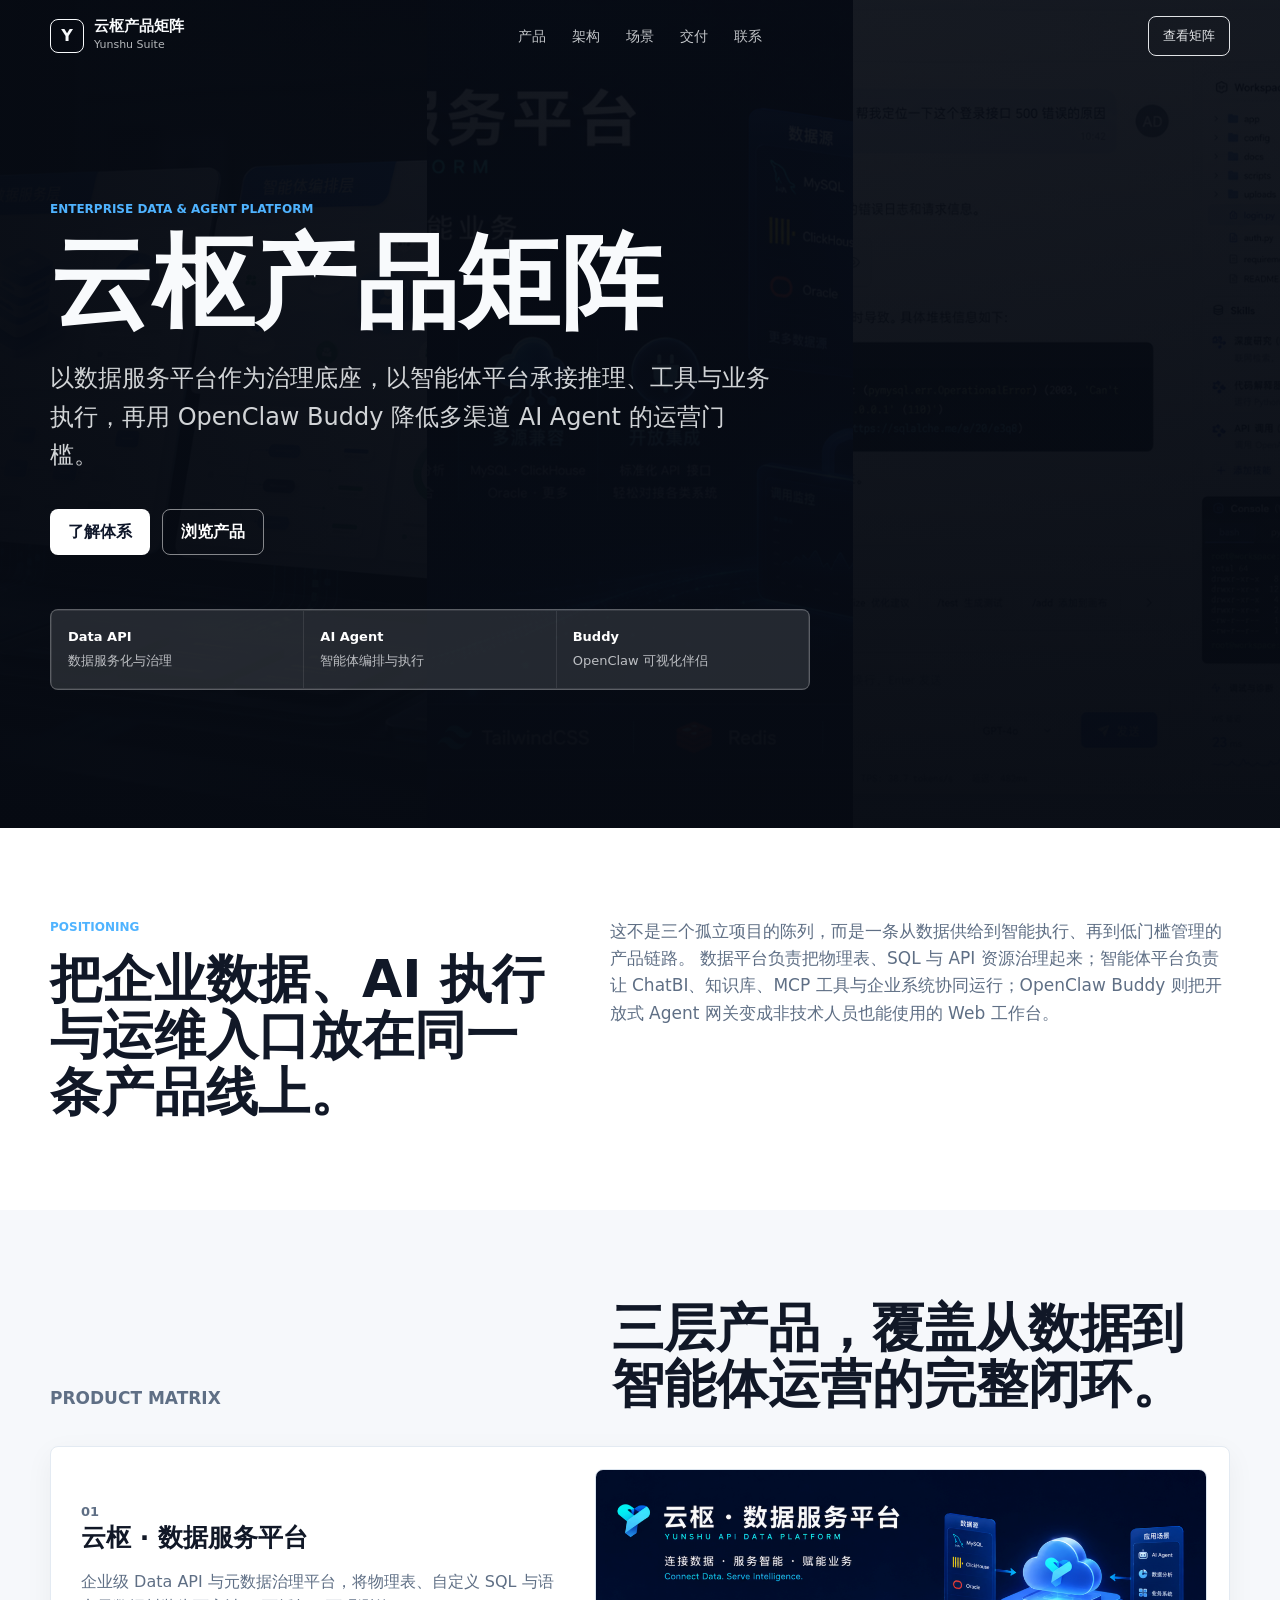
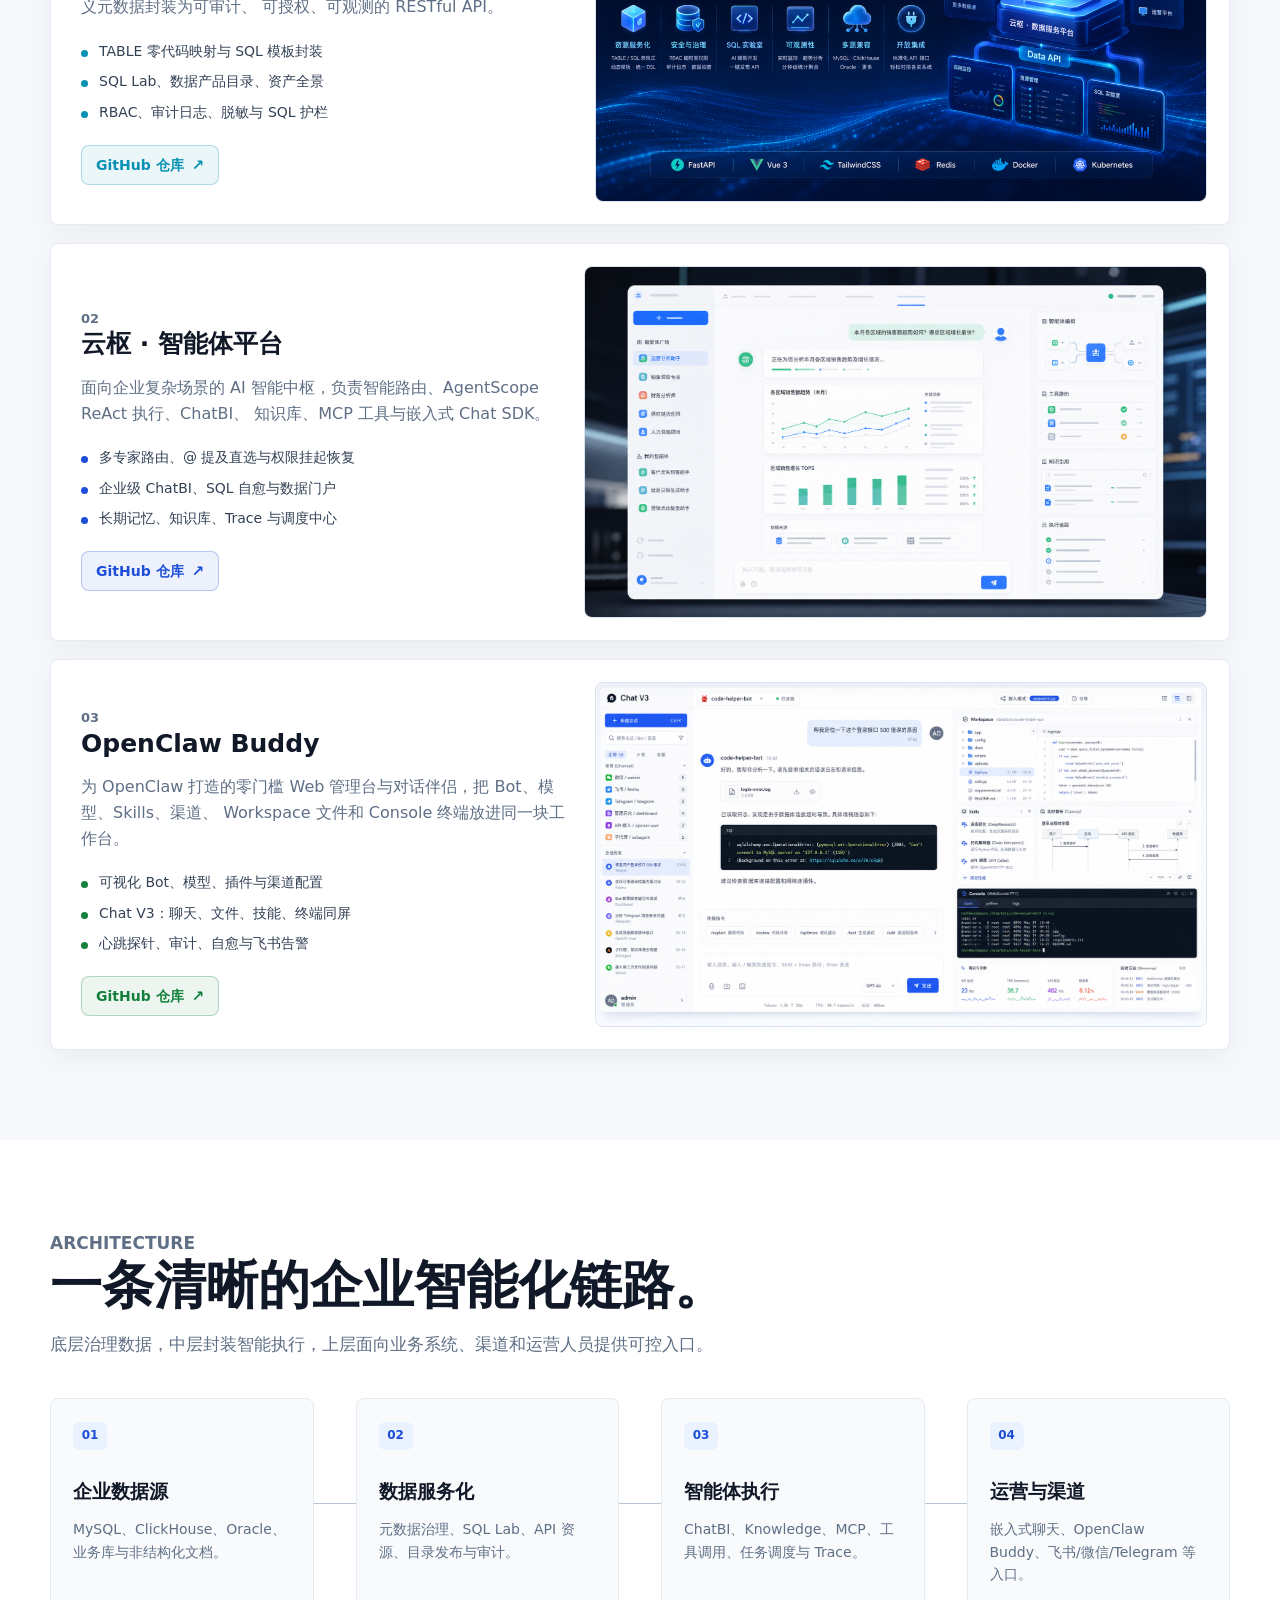
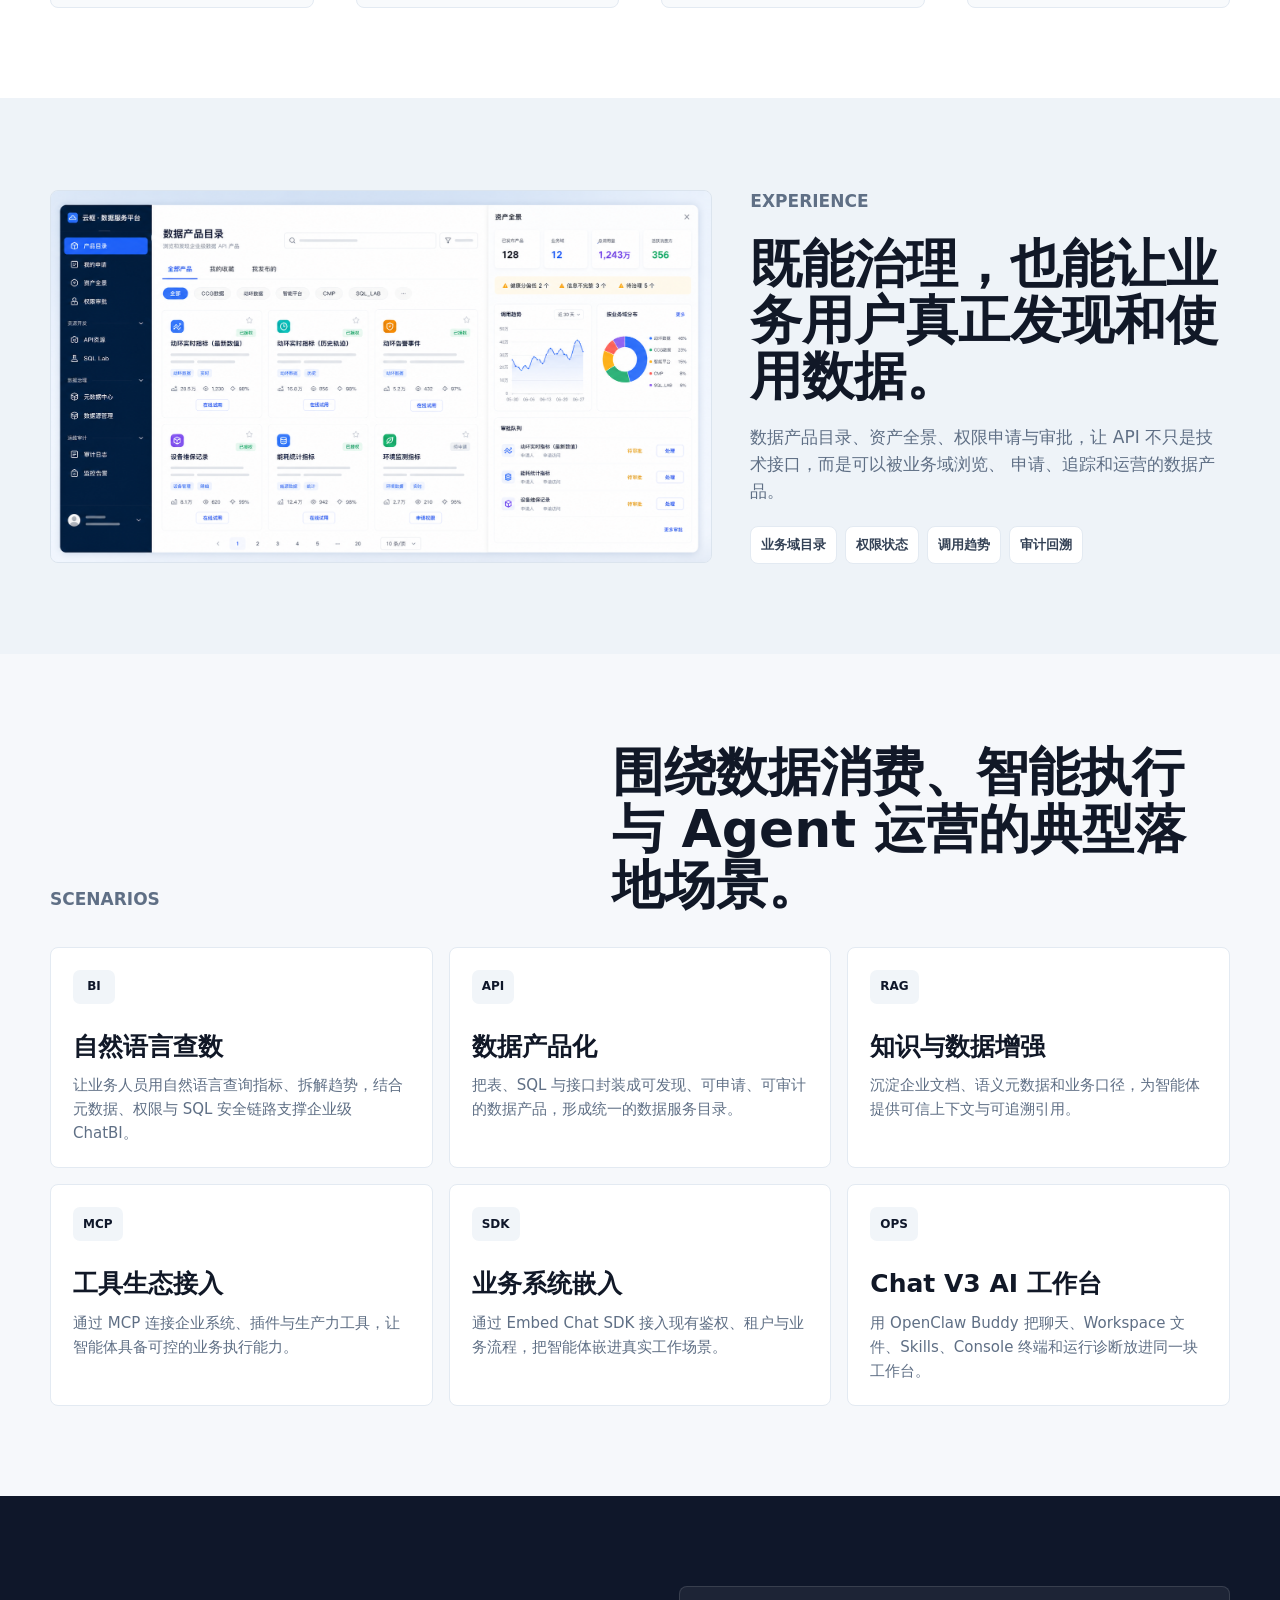
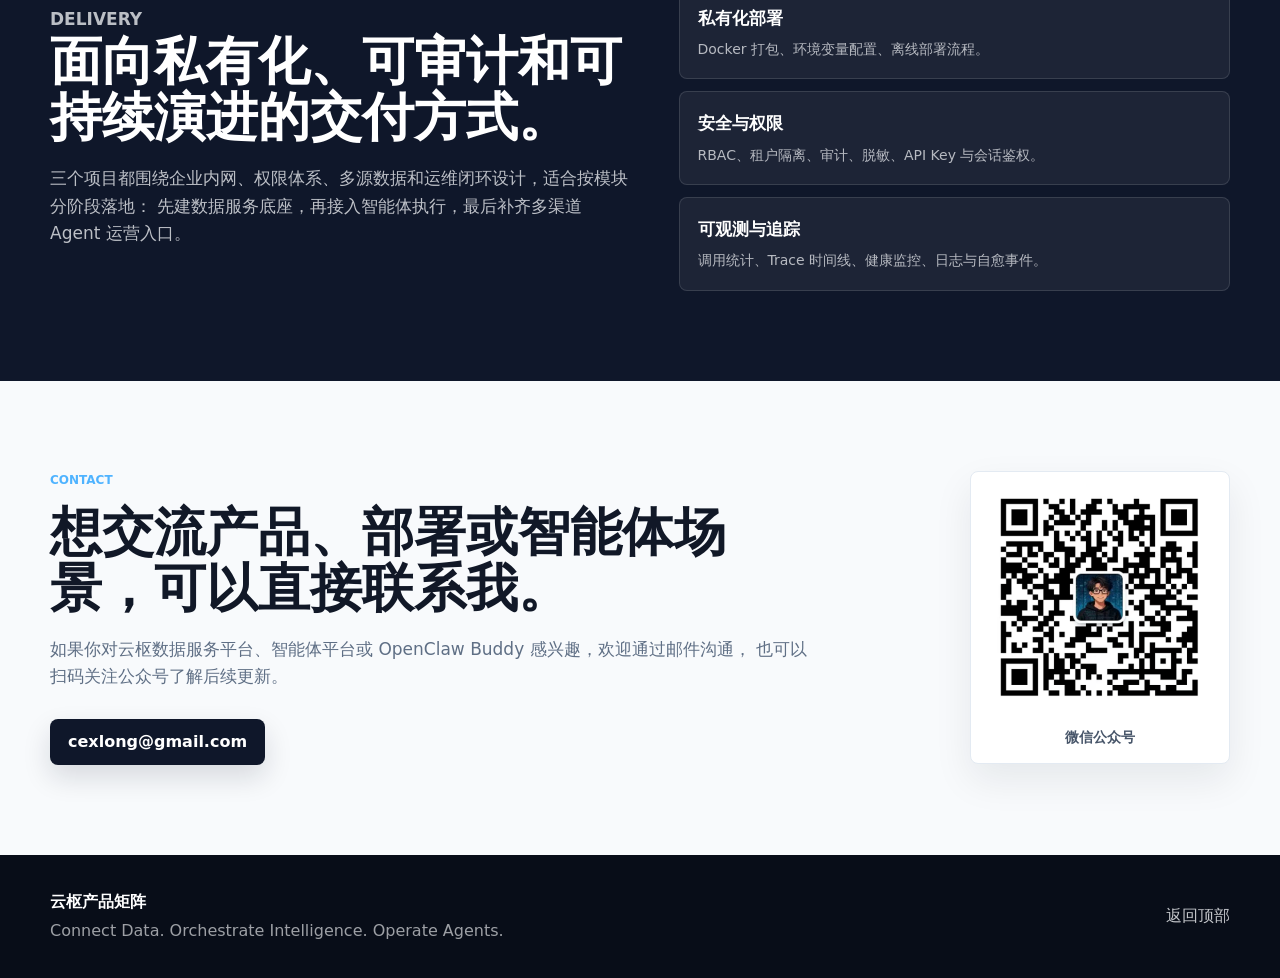
==== commit 18adaae6: "优化场景模块文案描述" ====
--- a/index.html
+++ b/index.html
@@ -267,38 +267,38 @@
         <div class="container">
           <div class="section-heading">
             <p class="section-kicker">Scenarios</p>
-            <h2 id="scenarios-title">高频企业场景，尽量做到开箱即用。</h2>
+            <h2 id="scenarios-title">围绕数据消费、智能执行与 Agent 运营的典型落地场景。</h2>
           </div>
           <div class="scenario-grid">
             <article>
               <span class="scenario-icon">BI</span>
               <h3>自然语言查数</h3>
-              <p>基于元数据、Few-Shot 案例、SQL 护栏与自愈链路，支撑企业级 ChatBI。</p>
+              <p>让业务人员用自然语言查询指标、拆解趋势，结合元数据、权限与 SQL 安全链路支撑企业级 ChatBI。</p>
             </article>
             <article>
               <span class="scenario-icon">API</span>
-              <h3>数据产品发布</h3>
-              <p>把资源 API 包装为可发现、可申请、可审计的数据产品目录。</p>
+              <h3>数据产品化</h3>
+              <p>把表、SQL 与接口封装成可发现、可申请、可审计的数据产品，形成统一的数据服务目录。</p>
             </article>
             <article>
               <span class="scenario-icon">RAG</span>
-              <h3>知识增强问答</h3>
-              <p>面向非结构化文档的知识库管理、召回测试、引用注入与回答拦截。</p>
+              <h3>知识与数据增强</h3>
+              <p>沉淀企业文档、语义元数据和业务口径，为智能体提供可信上下文与可追溯引用。</p>
             </article>
             <article>
               <span class="scenario-icon">MCP</span>
-              <h3>工具生态连接</h3>
-              <p>通过 MCP 与外部系统、插件、生产力工具连接，减少核心代码侵入。</p>
+              <h3>工具生态接入</h3>
+              <p>通过 MCP 连接企业系统、插件与生产力工具，让智能体具备可控的业务执行能力。</p>
             </article>
             <article>
               <span class="scenario-icon">SDK</span>
               <h3>业务系统嵌入</h3>
-              <p>Embed Chat SDK 对接现有鉴权与租户体系，把智能体嵌到业务流程里。</p>
+              <p>通过 Embed Chat SDK 接入现有鉴权、租户与业务流程，把智能体嵌进真实工作场景。</p>
             </article>
             <article>
               <span class="scenario-icon">OPS</span>
-              <h3>Agent 运营工作台</h3>
-              <p>OpenClaw Buddy 提供 Bot、模型、渠道、Workspace 与 Console 的可视化管理。</p>
+              <h3>Chat V3 AI 工作台</h3>
+              <p>用 OpenClaw Buddy 把聊天、Workspace 文件、Skills、Console 终端和运行诊断放进同一块工作台。</p>
             </article>
           </div>
         </div>
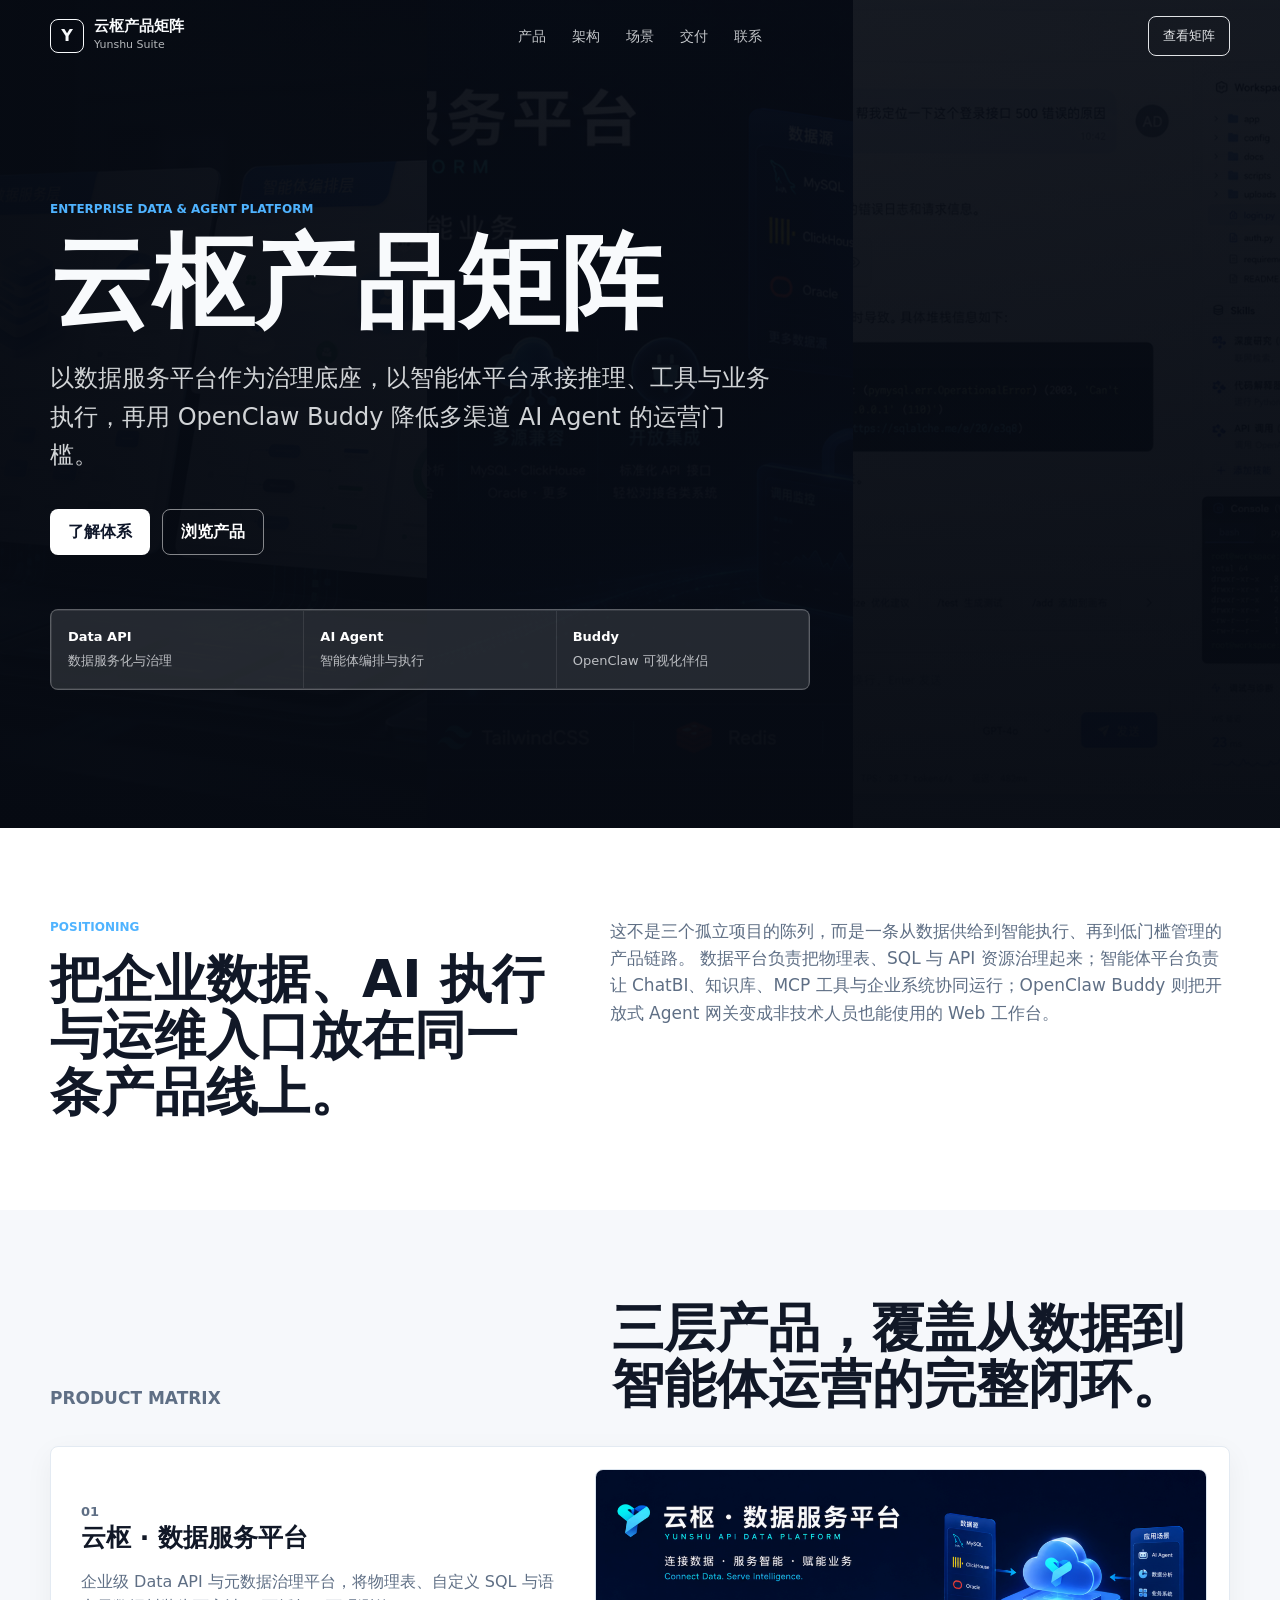
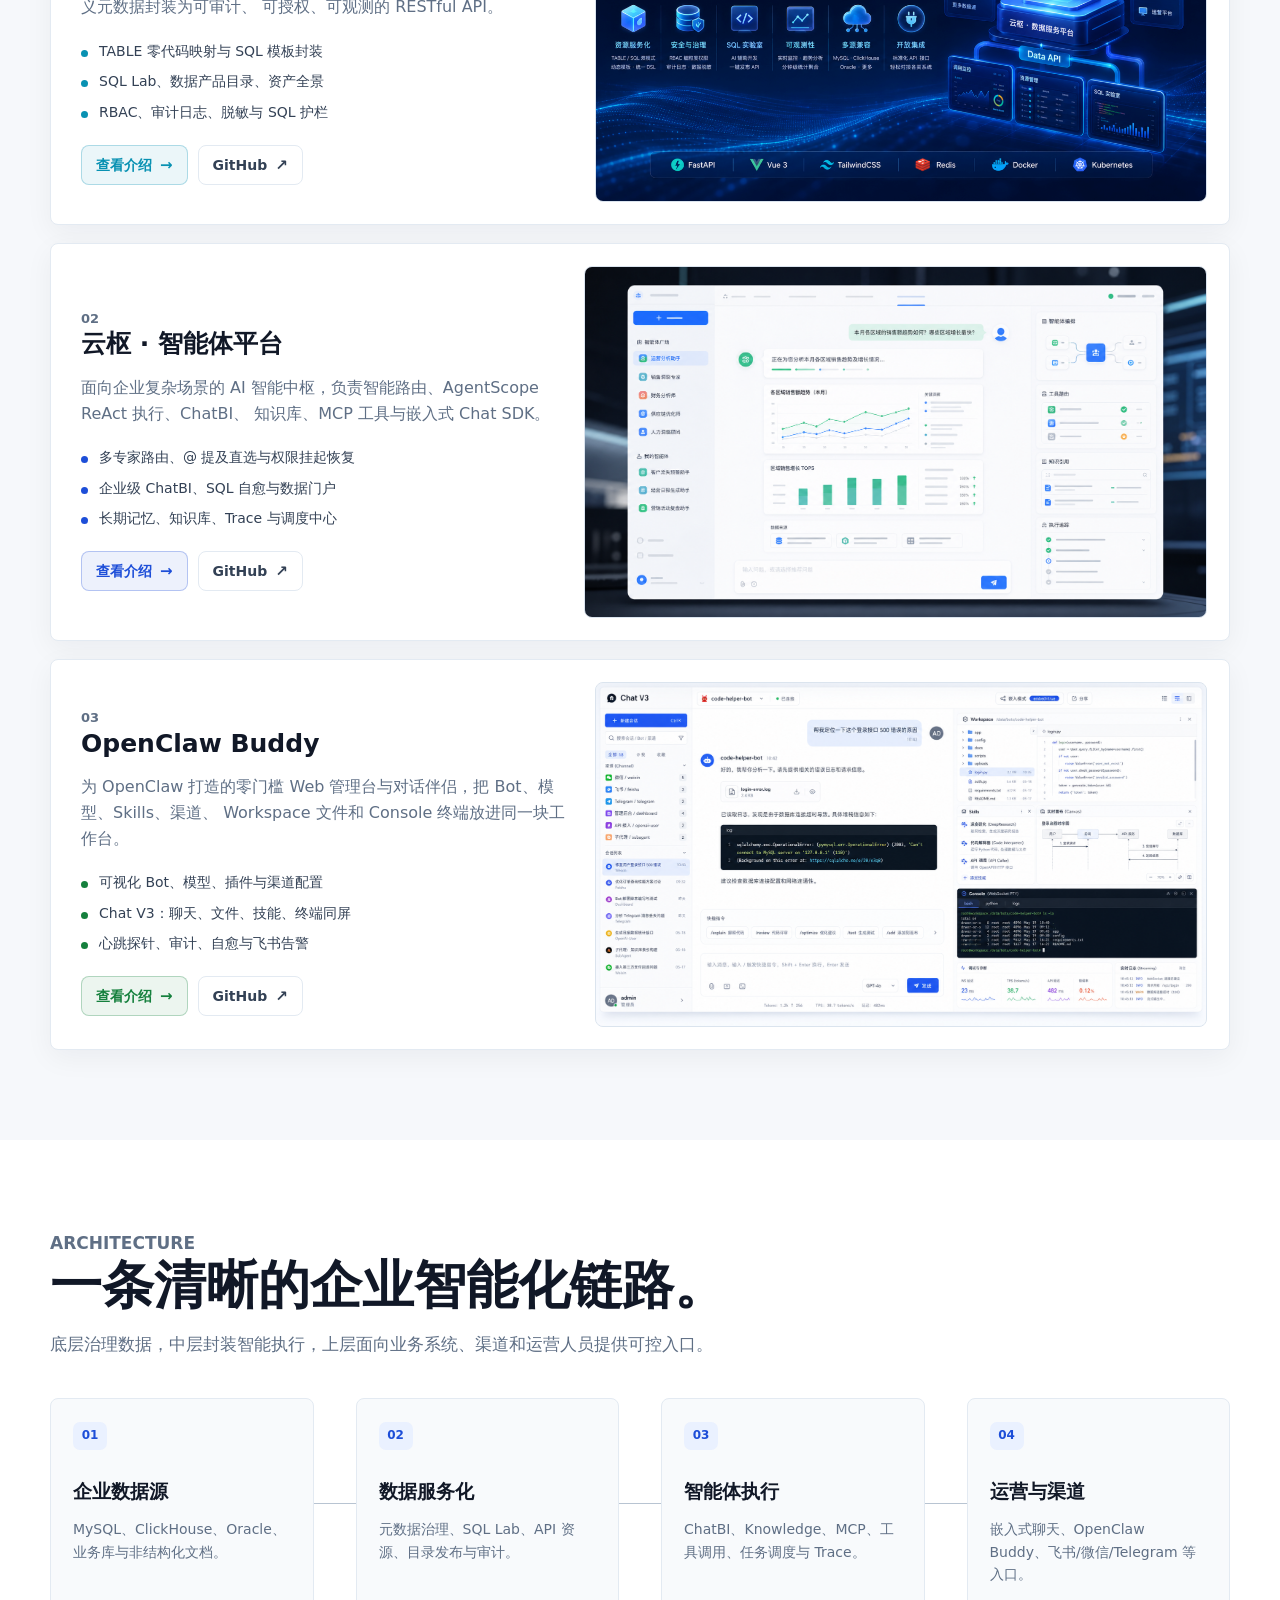
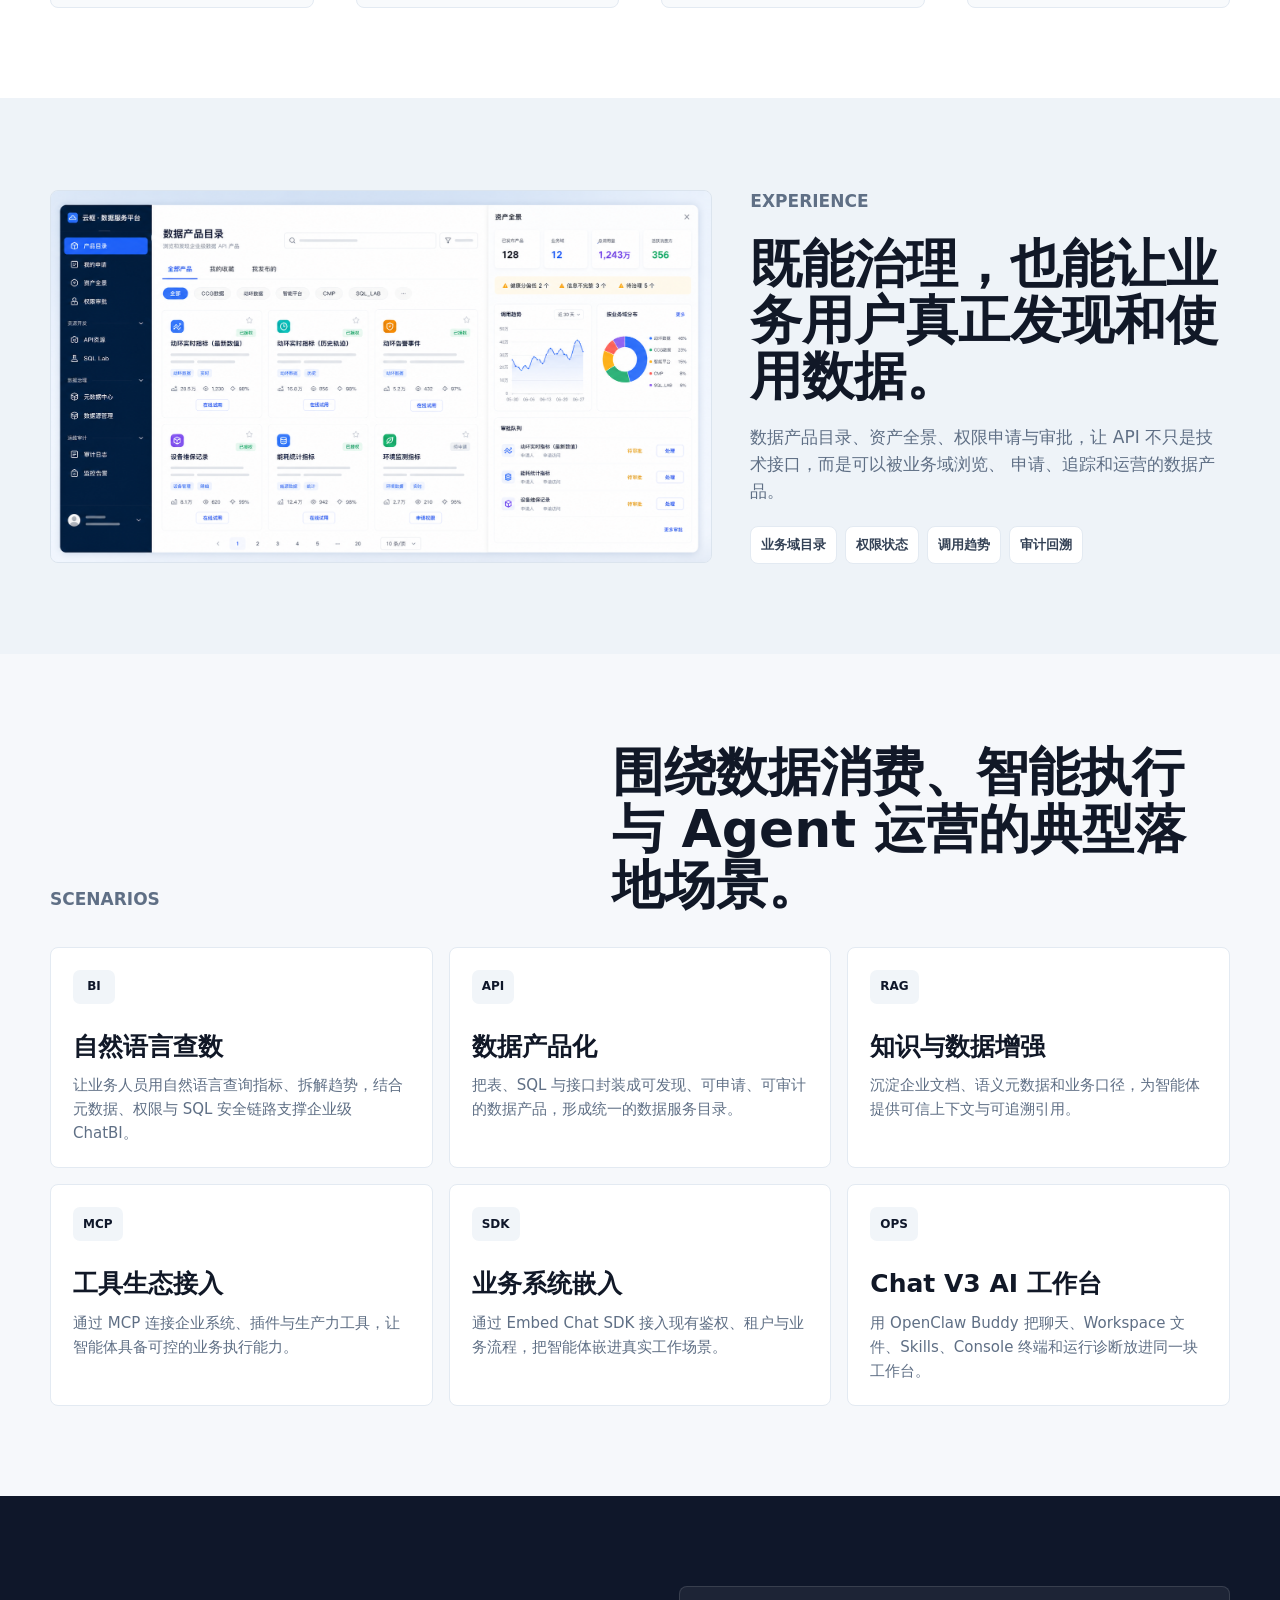
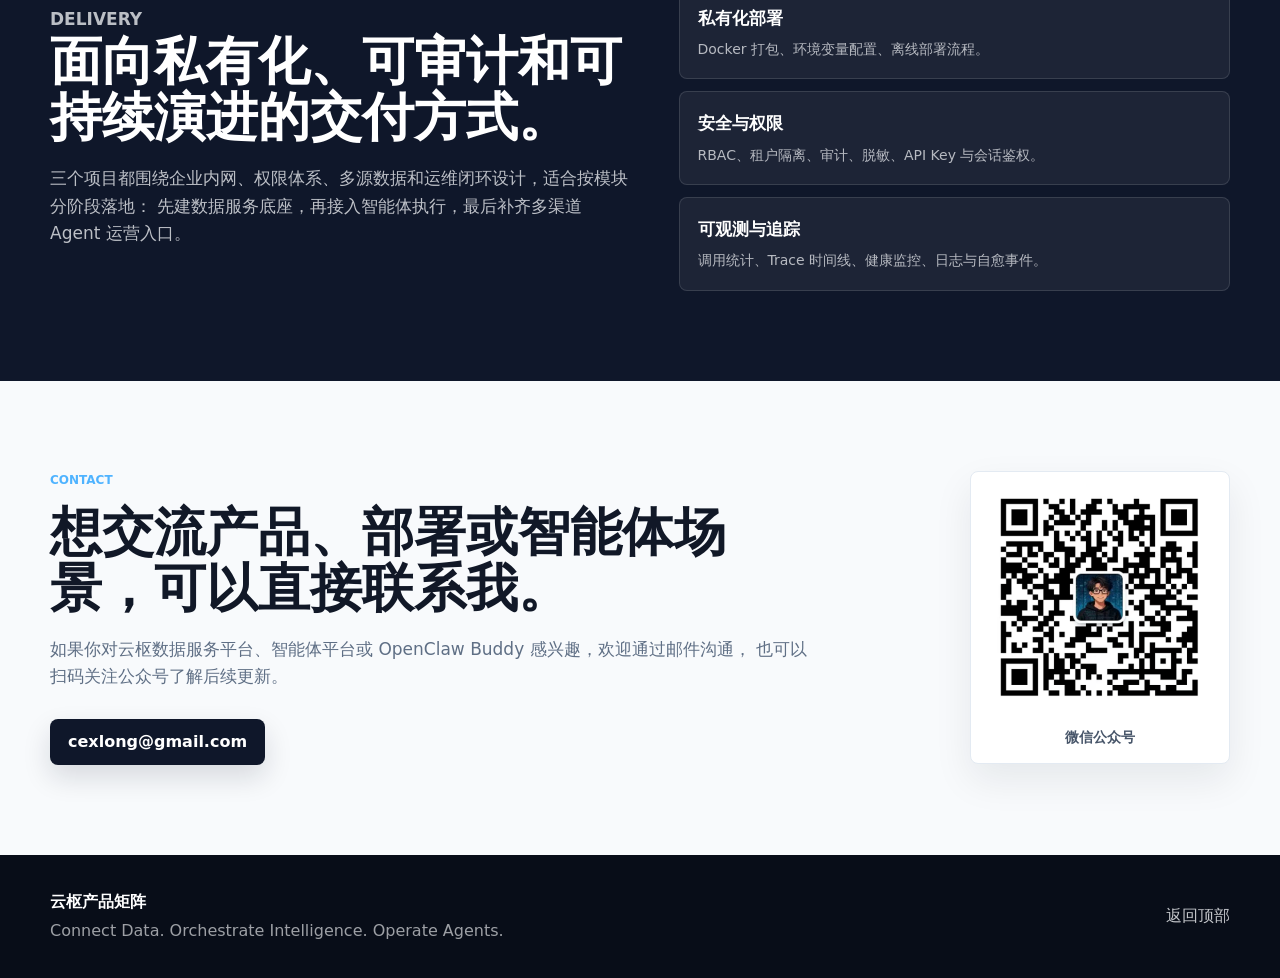
==== commit 20f1dbba: "新增产品详情页并优化首页产品卡片交互 为三个产品添加独立介绍页与截图资源，首页增加「查看介绍」入口，产品图片支持点击跳转。" ====
--- a/index.html
+++ b/index.html
@@ -8,6 +8,30 @@
       content="云枢产品矩阵：企业级数据服务平台、AI 智能体编排平台与 OpenClaw Buddy 管理伴侣。"
     />
     <title>云枢产品矩阵 | Data, Agents, Operations</title>
+    <link rel="canonical" href="https://randychen1985.github.io/yunshu/" />
+    <meta property="og:type" content="website" />
+    <meta property="og:locale" content="zh_CN" />
+    <meta property="og:site_name" content="云枢产品矩阵" />
+    <meta property="og:title" content="云枢产品矩阵 | Data, Agents, Operations" />
+    <meta
+      property="og:description"
+      content="云枢产品矩阵：企业级数据服务平台、AI 智能体编排平台与 OpenClaw Buddy 管理伴侣。"
+    />
+    <meta property="og:url" content="https://randychen1985.github.io/yunshu/" />
+    <meta
+      property="og:image"
+      content="https://randychen1985.github.io/yunshu/assets/images/generated-product-suite-hero.png"
+    />
+    <meta name="twitter:card" content="summary_large_image" />
+    <meta name="twitter:title" content="云枢产品矩阵 | Data, Agents, Operations" />
+    <meta
+      name="twitter:description"
+      content="云枢产品矩阵：企业级数据服务平台、AI 智能体编排平台与 OpenClaw Buddy 管理伴侣。"
+    />
+    <meta
+      name="twitter:image"
+      content="https://randychen1985.github.io/yunshu/assets/images/generated-product-suite-hero.png"
+    />
     <link rel="icon" href="assets/favicon.svg" type="image/svg+xml" />
     <link rel="stylesheet" href="styles.css" />
   </head>
@@ -114,22 +138,30 @@
                   <li>SQL Lab、数据产品目录、资产全景</li>
                   <li>RBAC、审计日志、脱敏与 SQL 护栏</li>
                 </ul>
-                <a
-                  class="product-link"
-                  href="https://github.com/RandyChen1985/yunshu-api-data-platform"
-                  target="_blank"
-                  rel="noopener noreferrer"
-                  aria-label="打开云枢数据服务平台 GitHub 仓库"
-                >
-                  GitHub 仓库
-                  <span aria-hidden="true">↗</span>
-                </a>
+                <div class="product-actions">
+                  <a class="product-link" href="products/data-platform.html">
+                    查看介绍
+                    <span aria-hidden="true">→</span>
+                  </a>
+                  <a
+                    class="product-link ghost"
+                    href="https://github.com/RandyChen1985/yunshu-api-data-platform"
+                    target="_blank"
+                    rel="noopener noreferrer"
+                    aria-label="打开云枢数据服务平台 GitHub 仓库"
+                  >
+                    GitHub
+                    <span aria-hidden="true">↗</span>
+                  </a>
+                </div>
               </div>
               <figure class="product-shot">
-                <img
-                  src="assets/images/data-platform-overview.png"
-                  alt="云枢数据服务平台仪表盘截图"
-                />
+                <a href="products/data-platform.html" aria-label="查看云枢数据服务平台介绍">
+                  <img
+                    src="assets/images/data-platform-overview.png"
+                    alt="云枢数据服务平台仪表盘截图"
+                  />
+                </a>
               </figure>
             </article>
 
@@ -146,22 +178,30 @@
                   <li>企业级 ChatBI、SQL 自愈与数据门户</li>
                   <li>长期记忆、知识库、Trace 与调度中心</li>
                 </ul>
-                <a
-                  class="product-link"
-                  href="https://github.com/RandyChen1985/yunshu-ai-agent-platform"
-                  target="_blank"
-                  rel="noopener noreferrer"
-                  aria-label="打开云枢智能体平台 GitHub 仓库"
-                >
-                  GitHub 仓库
-                  <span aria-hidden="true">↗</span>
-                </a>
+                <div class="product-actions">
+                  <a class="product-link" href="products/ai-agent-platform.html">
+                    查看介绍
+                    <span aria-hidden="true">→</span>
+                  </a>
+                  <a
+                    class="product-link ghost"
+                    href="https://github.com/RandyChen1985/yunshu-ai-agent-platform"
+                    target="_blank"
+                    rel="noopener noreferrer"
+                    aria-label="打开云枢智能体平台 GitHub 仓库"
+                  >
+                    GitHub
+                    <span aria-hidden="true">↗</span>
+                  </a>
+                </div>
               </div>
               <figure class="product-shot">
-                <img
-                  src="assets/images/generated-agent-platform.png"
-                  alt="云枢智能体平台高清界面概念图"
-                />
+                <a href="products/ai-agent-platform.html" aria-label="查看云枢智能体平台介绍">
+                  <img
+                    src="assets/images/generated-agent-platform.png"
+                    alt="云枢智能体平台高清界面概念图"
+                  />
+                </a>
               </figure>
             </article>
 
@@ -178,22 +218,30 @@
                   <li>Chat V3：聊天、文件、技能、终端同屏</li>
                   <li>心跳探针、审计、自愈与飞书告警</li>
                 </ul>
-                <a
-                  class="product-link"
-                  href="https://github.com/RandyChen1985/openclaw-buddy"
-                  target="_blank"
-                  rel="noopener noreferrer"
-                  aria-label="打开 OpenClaw Buddy GitHub 仓库"
-                >
-                  GitHub 仓库
-                  <span aria-hidden="true">↗</span>
-                </a>
+                <div class="product-actions">
+                  <a class="product-link" href="products/openclaw-buddy.html">
+                    查看介绍
+                    <span aria-hidden="true">→</span>
+                  </a>
+                  <a
+                    class="product-link ghost"
+                    href="https://github.com/RandyChen1985/openclaw-buddy"
+                    target="_blank"
+                    rel="noopener noreferrer"
+                    aria-label="打开 OpenClaw Buddy GitHub 仓库"
+                  >
+                    GitHub
+                    <span aria-hidden="true">↗</span>
+                  </a>
+                </div>
               </div>
               <figure class="product-shot">
-                <img
-                  src="assets/images/generated-openclaw-buddy-chat-v3.png"
-                  alt="OpenClaw Buddy Chat V3 一站式 AI 工作台概念图"
-                />
+                <a href="products/openclaw-buddy.html" aria-label="查看 OpenClaw Buddy 介绍">
+                  <img
+                    src="assets/images/generated-openclaw-buddy-chat-v3.png"
+                    alt="OpenClaw Buddy Chat V3 一站式 AI 工作台概念图"
+                  />
+                </a>
               </figure>
             </article>
           </div>
--- a/styles.css
+++ b/styles.css
@@ -285,22 +285,40 @@
 }
 
 .hero-metric {
+  position: relative;
   display: block;
   padding: 16px;
   color: #ffffff;
   background: rgba(4, 9, 18, 0.38);
-  transition: background 160ms ease, transform 160ms ease;
+  transition: background 160ms ease;
+}
+
+.hero-metric::after {
+  position: absolute;
+  inset: 0;
+  border: 1px solid transparent;
+  box-shadow: inset 0 0 0 0 rgba(79, 179, 255, 0);
+  content: "";
+  pointer-events: none;
+  transition: border-color 160ms ease, box-shadow 160ms ease;
 }
 
 .hero-metric:hover,
 .hero-metric:focus-visible {
-  background: rgba(15, 23, 42, 0.72);
-  transform: translateY(-1px);
+  background: rgba(18, 32, 54, 0.86);
+}
+
+.hero-metric:hover::after,
+.hero-metric:focus-visible::after {
+  border-color: rgba(79, 179, 255, 0.82);
+  box-shadow:
+    inset 0 0 0 1px rgba(255, 255, 255, 0.14),
+    inset 0 0 22px rgba(79, 179, 255, 0.12);
 }
 
 .hero-metric:focus-visible {
-  outline: 2px solid rgba(255, 255, 255, 0.86);
-  outline-offset: -3px;
+  outline: 2px solid rgba(125, 211, 252, 0.9);
+  outline-offset: -4px;
 }
 
 .hero-metric strong {
@@ -468,6 +486,28 @@
   font-size: 15px;
 }
 
+.product-actions {
+  display: flex;
+  flex-wrap: wrap;
+  gap: 10px;
+  margin-top: 22px;
+}
+
+.product-actions .product-link {
+  margin-top: 0;
+}
+
+.product-link.ghost {
+  color: #334155;
+  background: #ffffff;
+  border-color: var(--soft);
+}
+
+.product-link.ghost:hover {
+  background: #f8fafc;
+  border-color: color-mix(in srgb, var(--accent) 28%, var(--soft));
+}
+
 .accent-cyan {
   --accent: var(--cyan);
 }
@@ -491,12 +531,23 @@
   border-radius: 8px;
 }
 
+.product-shot a {
+  display: block;
+  height: 100%;
+  cursor: pointer;
+}
+
+.product-shot a:hover img {
+  opacity: 0.92;
+}
+
 .product-shot img {
   width: 100%;
   height: 100%;
   min-height: 316px;
   object-fit: cover;
   object-position: left top;
+  transition: opacity 0.2s ease;
 }
 
 .architecture-section {
@@ -734,6 +785,300 @@
   text-align: center;
 }
 
+.product-page {
+  background: #f6f8fb;
+}
+
+.product-header {
+  color: #f8fafc;
+}
+
+.product-hero {
+  position: relative;
+  min-height: 720px;
+  padding: 132px 0 70px;
+  overflow: hidden;
+  color: #ffffff;
+  background:
+    radial-gradient(circle at 78% 14%, rgba(59, 130, 246, 0.2), transparent 34%),
+    linear-gradient(135deg, #08111f 0%, #0f172a 56%, #111827 100%);
+}
+
+.product-hero::after {
+  position: absolute;
+  inset: auto 0 0;
+  height: 190px;
+  background: linear-gradient(180deg, transparent, rgba(246, 248, 251, 0.98));
+  content: "";
+  pointer-events: none;
+}
+
+.product-hero-grid {
+  position: relative;
+  z-index: 1;
+  display: grid;
+  grid-template-columns: minmax(320px, 0.9fr) minmax(0, 1.1fr);
+  gap: 42px;
+  align-items: center;
+}
+
+.product-hero-copy {
+  min-width: 0;
+}
+
+.product-hero-copy h1 {
+  max-width: 760px;
+  margin: 0;
+  font-size: clamp(46px, 6.4vw, 82px);
+  line-height: 1.02;
+  letter-spacing: 0;
+}
+
+.product-hero-copy p:not(.eyebrow) {
+  max-width: 650px;
+  margin: 24px 0 0;
+  color: rgba(248, 250, 252, 0.78);
+  font-size: clamp(17px, 2vw, 22px);
+}
+
+.product-hero-shot {
+  margin: 0;
+  overflow: hidden;
+  background: rgba(255, 255, 255, 0.08);
+  border: 1px solid rgba(255, 255, 255, 0.18);
+  border-radius: 8px;
+  box-shadow: 0 30px 90px rgba(0, 0, 0, 0.32);
+}
+
+.product-hero-shot img {
+  width: 100%;
+  aspect-ratio: 16 / 10;
+  object-fit: cover;
+  object-position: left top;
+}
+
+.data-theme {
+  --accent: var(--cyan);
+}
+
+.agent-theme {
+  --accent: var(--blue);
+}
+
+.buddy-theme {
+  --accent: var(--green);
+}
+
+.data-theme .eyebrow,
+.data-theme .section-kicker,
+.data-theme + .product-strip strong {
+  color: #67e8f9;
+}
+
+.agent-theme .eyebrow,
+.agent-theme .section-kicker,
+.agent-theme + .product-strip strong {
+  color: #93c5fd;
+}
+
+.buddy-theme .eyebrow,
+.buddy-theme .section-kicker,
+.buddy-theme + .product-strip strong {
+  color: #86efac;
+}
+
+.product-strip {
+  position: relative;
+  z-index: 2;
+  margin-top: -42px;
+}
+
+.strip-grid {
+  display: grid;
+  grid-template-columns: repeat(4, 1fr);
+  overflow: hidden;
+  background: #ffffff;
+  border: 1px solid var(--soft);
+  border-radius: 8px;
+  box-shadow: 0 20px 60px rgba(15, 23, 42, 0.12);
+}
+
+.strip-grid div {
+  min-width: 0;
+  padding: 20px;
+  border-right: 1px solid var(--soft);
+}
+
+.strip-grid div:last-child {
+  border-right: 0;
+}
+
+.strip-grid strong,
+.strip-grid span {
+  display: block;
+}
+
+.strip-grid strong {
+  color: var(--blue);
+  font-size: 18px;
+  line-height: 1.2;
+}
+
+.strip-grid span {
+  margin-top: 6px;
+  color: var(--muted);
+  font-size: 14px;
+}
+
+.capability-grid,
+.usecase-grid {
+  display: grid;
+  grid-template-columns: repeat(3, 1fr);
+  gap: 16px;
+}
+
+.capability-grid article,
+.usecase-grid article {
+  min-height: 230px;
+  padding: 22px;
+  background: #ffffff;
+  border: 1px solid var(--soft);
+  border-radius: 8px;
+}
+
+.capability-grid span {
+  display: inline-grid;
+  width: 38px;
+  height: 30px;
+  place-items: center;
+  margin-bottom: 30px;
+  background: #eef4ff;
+  border-radius: 7px;
+  color: var(--blue);
+  font-size: 12px;
+  font-weight: 900;
+}
+
+.capability-grid h3,
+.usecase-grid h3 {
+  margin: 0;
+  color: var(--ink);
+  font-size: 22px;
+  line-height: 1.2;
+}
+
+.capability-grid p,
+.usecase-grid p {
+  margin: 12px 0 0;
+  color: var(--muted);
+  font-size: 15px;
+}
+
+.product-flow-section {
+  background: #ffffff;
+}
+
+.product-flow-grid {
+  display: grid;
+  grid-template-columns: minmax(280px, 0.7fr) minmax(0, 1.3fr);
+  gap: 52px;
+  align-items: start;
+}
+
+.timeline-list {
+  display: grid;
+  gap: 12px;
+  margin: 0;
+  padding: 0;
+  list-style: none;
+  counter-reset: product-step;
+}
+
+.timeline-list li {
+  position: relative;
+  min-height: 88px;
+  padding: 18px 18px 18px 68px;
+  background: #f8fafc;
+  border: 1px solid var(--soft);
+  border-radius: 8px;
+  counter-increment: product-step;
+}
+
+.timeline-list li::before {
+  position: absolute;
+  top: 18px;
+  left: 18px;
+  display: grid;
+  width: 34px;
+  height: 34px;
+  place-items: center;
+  background: #0f172a;
+  border-radius: 8px;
+  color: #ffffff;
+  content: counter(product-step, decimal-leading-zero);
+  font-size: 11px;
+  font-weight: 900;
+}
+
+.timeline-list strong,
+.timeline-list span {
+  display: block;
+}
+
+.timeline-list strong {
+  color: var(--ink);
+  font-size: 17px;
+}
+
+.timeline-list span {
+  margin-top: 4px;
+  color: var(--muted);
+  font-size: 15px;
+}
+
+.screenshot-section {
+  background: #eef3f8;
+}
+
+.screenshot-grid {
+  display: grid;
+  grid-template-columns: repeat(2, minmax(0, 1fr));
+  gap: 16px;
+  margin-top: 34px;
+}
+
+.screenshot-grid figure {
+  margin: 0;
+  overflow: hidden;
+  background: #ffffff;
+  border: 1px solid #dbe4ee;
+  border-radius: 8px;
+  box-shadow: 0 14px 34px rgba(15, 23, 42, 0.06);
+}
+
+.screenshot-grid figure.wide {
+  grid-column: 1 / -1;
+}
+
+.screenshot-grid img {
+  width: 100%;
+  aspect-ratio: 16 / 9;
+  object-fit: cover;
+  object-position: left top;
+  background: #f8fafc;
+}
+
+.screenshot-grid figcaption {
+  padding: 12px 14px 14px;
+  color: #334155;
+  font-size: 14px;
+  font-weight: 800;
+}
+
+.usecase-section {
+  background: #ffffff;
+}
+
 .site-footer {
   padding: 34px 0;
   background: #080d18;
@@ -785,7 +1130,9 @@
   .featured-product,
   .showcase-grid,
   .delivery-grid,
-  .contact-grid {
+  .contact-grid,
+  .product-hero-grid,
+  .product-flow-grid {
     grid-template-columns: 1fr;
   }
 
@@ -807,6 +1154,28 @@
   .scenario-grid {
     grid-template-columns: repeat(2, 1fr);
   }
+
+  .product-hero {
+    min-height: auto;
+    padding: 112px 0 72px;
+  }
+
+  .strip-grid {
+    grid-template-columns: repeat(2, 1fr);
+  }
+
+  .strip-grid div:nth-child(2) {
+    border-right: 0;
+  }
+
+  .strip-grid div:nth-child(-n + 2) {
+    border-bottom: 1px solid var(--soft);
+  }
+
+  .capability-grid,
+  .usecase-grid {
+    grid-template-columns: repeat(2, 1fr);
+  }
 }
 
 @media (max-width: 640px) {
@@ -842,14 +1211,44 @@
   }
 
   .hero-metrics,
-  .scenario-grid {
+  .scenario-grid,
+  .strip-grid,
+  .capability-grid,
+  .usecase-grid,
+  .screenshot-grid {
     grid-template-columns: 1fr;
+  }
+
+  .strip-grid div,
+  .strip-grid div:nth-child(2) {
+    border-right: 0;
+    border-bottom: 1px solid var(--soft);
+  }
+
+  .strip-grid div:last-child {
+    border-bottom: 0;
   }
 
   .section {
     padding: 64px 0;
   }
 
+  .product-hero {
+    padding: 94px 0 64px;
+  }
+
+  .product-hero-copy h1 {
+    font-size: clamp(40px, 13vw, 62px);
+  }
+
+  .product-hero-copy p:not(.eyebrow) {
+    font-size: 17px;
+  }
+
+  .product-hero-shot img {
+    aspect-ratio: 4 / 3;
+  }
+
   .product-card {
     padding: 14px;
   }
@@ -859,8 +1258,14 @@
   }
 
   .flow-node,
-  .scenario-grid article {
+  .scenario-grid article,
+  .capability-grid article,
+  .usecase-grid article {
     min-height: auto;
+  }
+
+  .screenshot-grid figure.wide {
+    grid-column: auto;
   }
 
   .footer-grid {
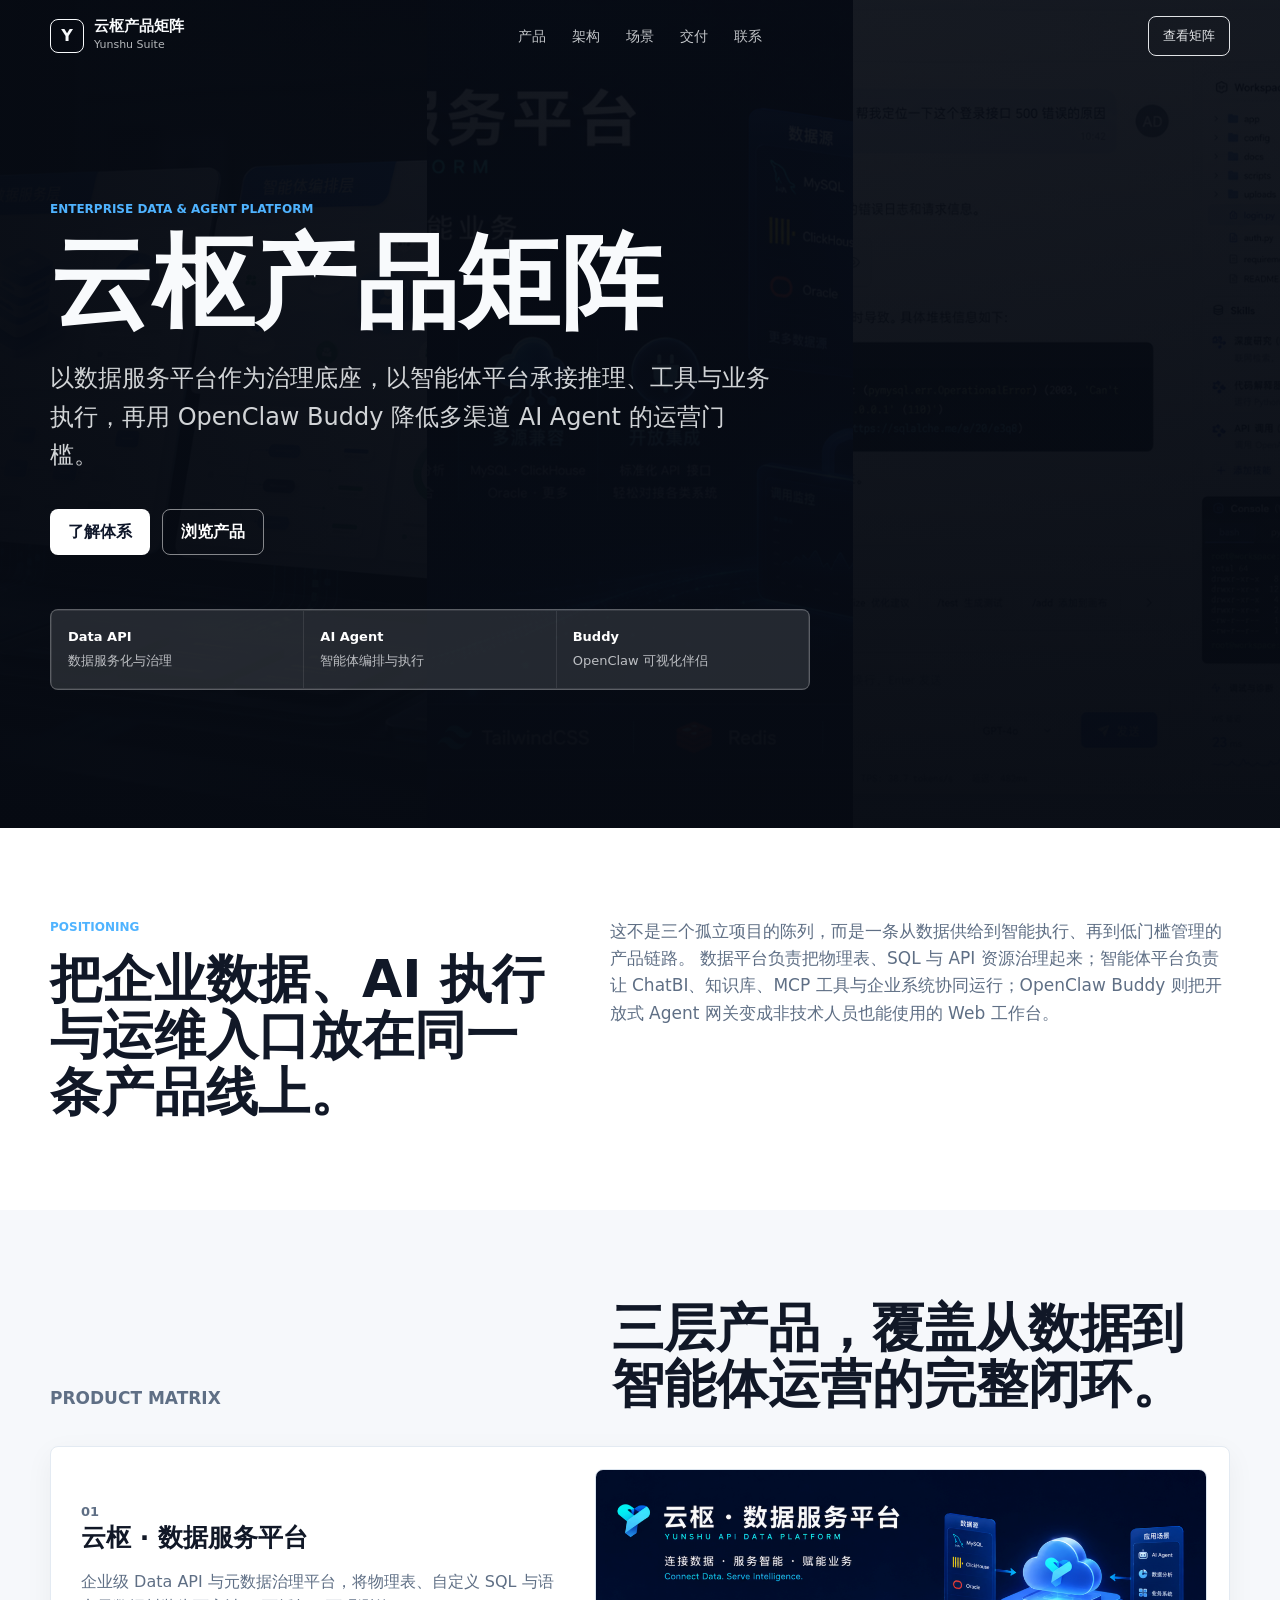
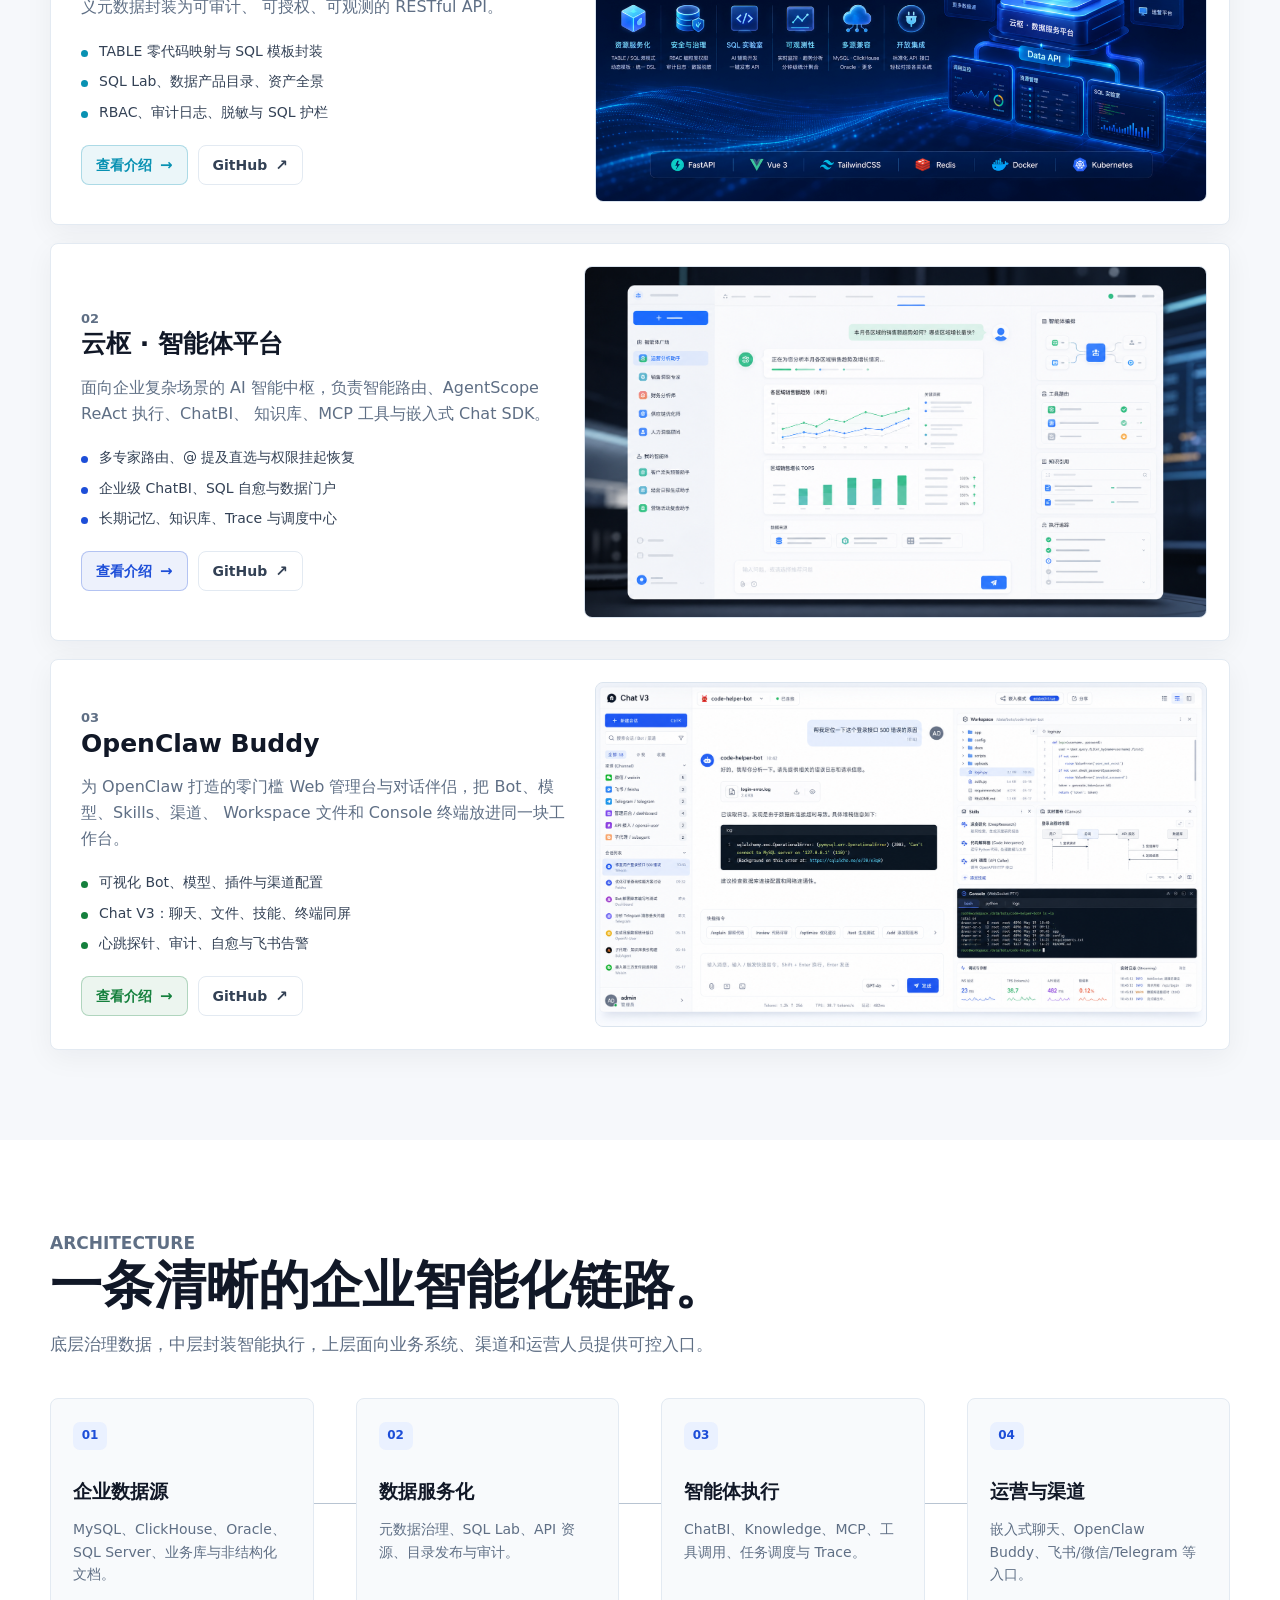
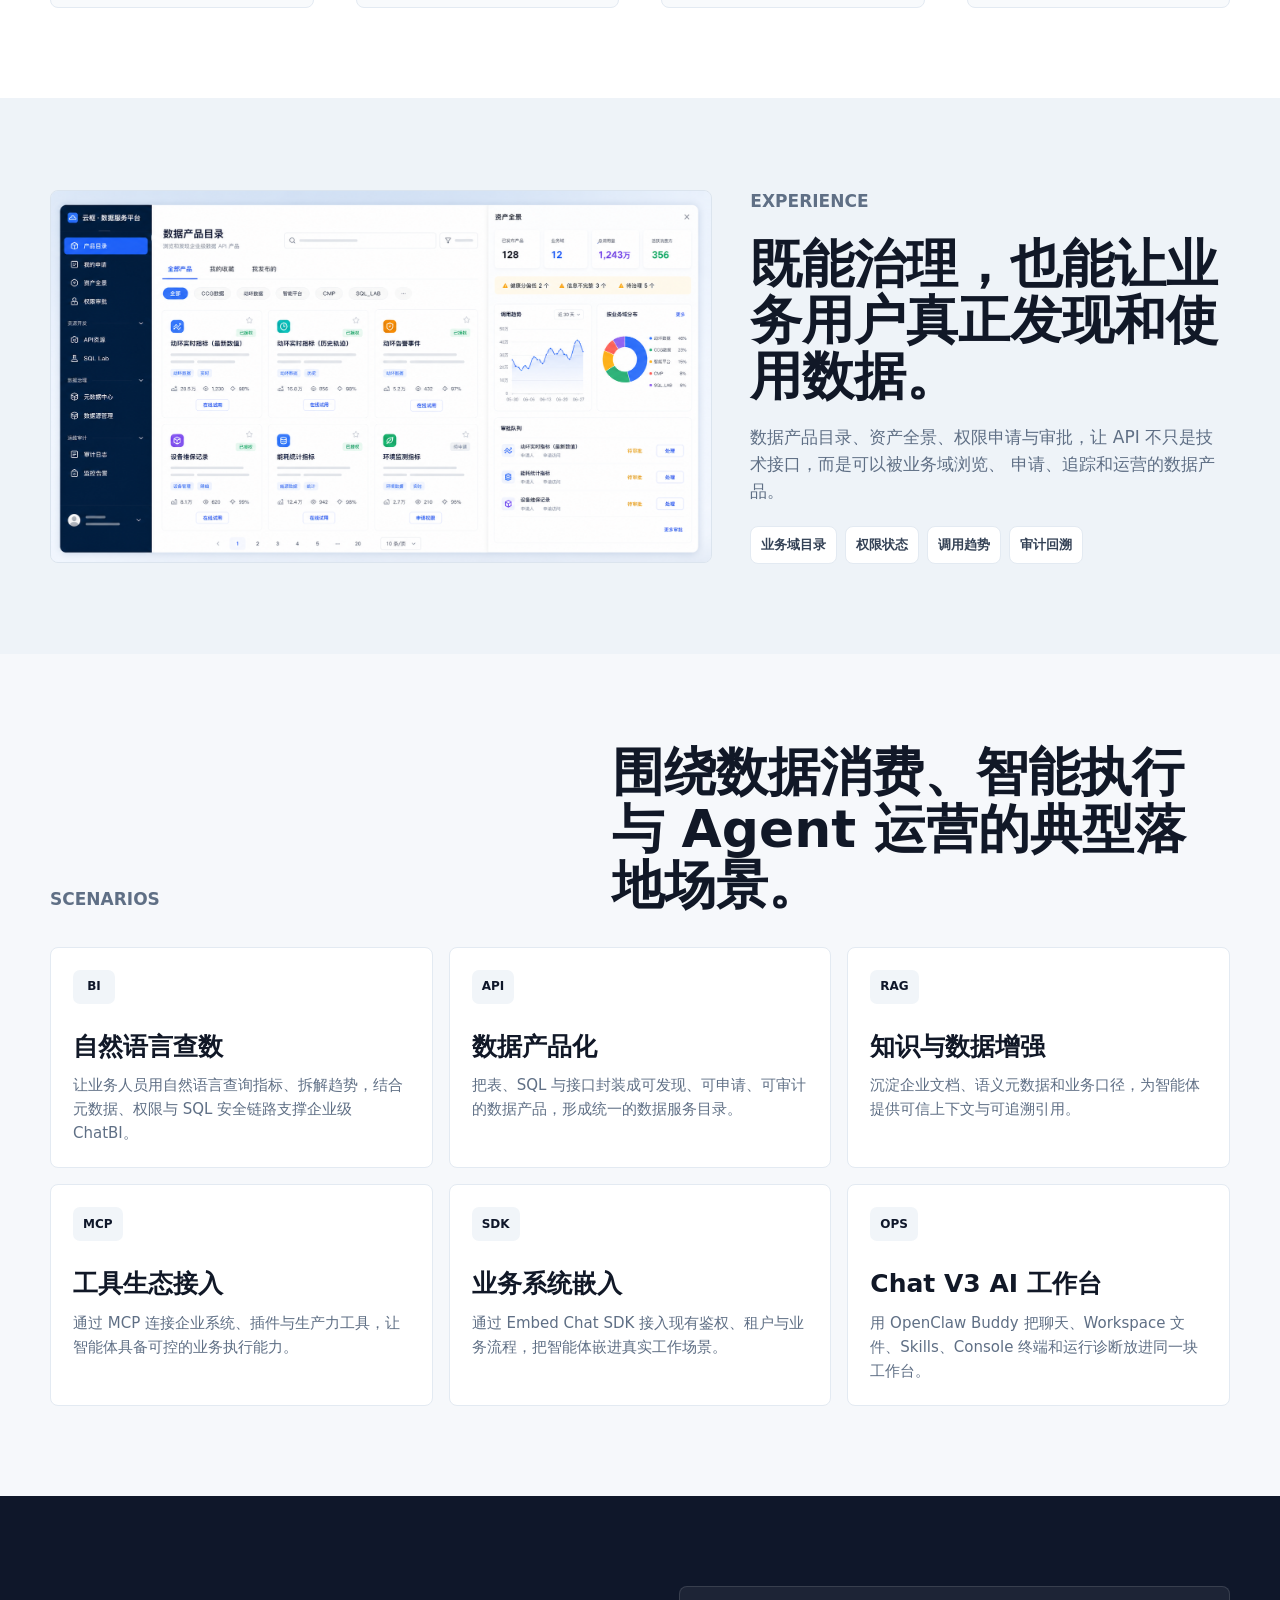
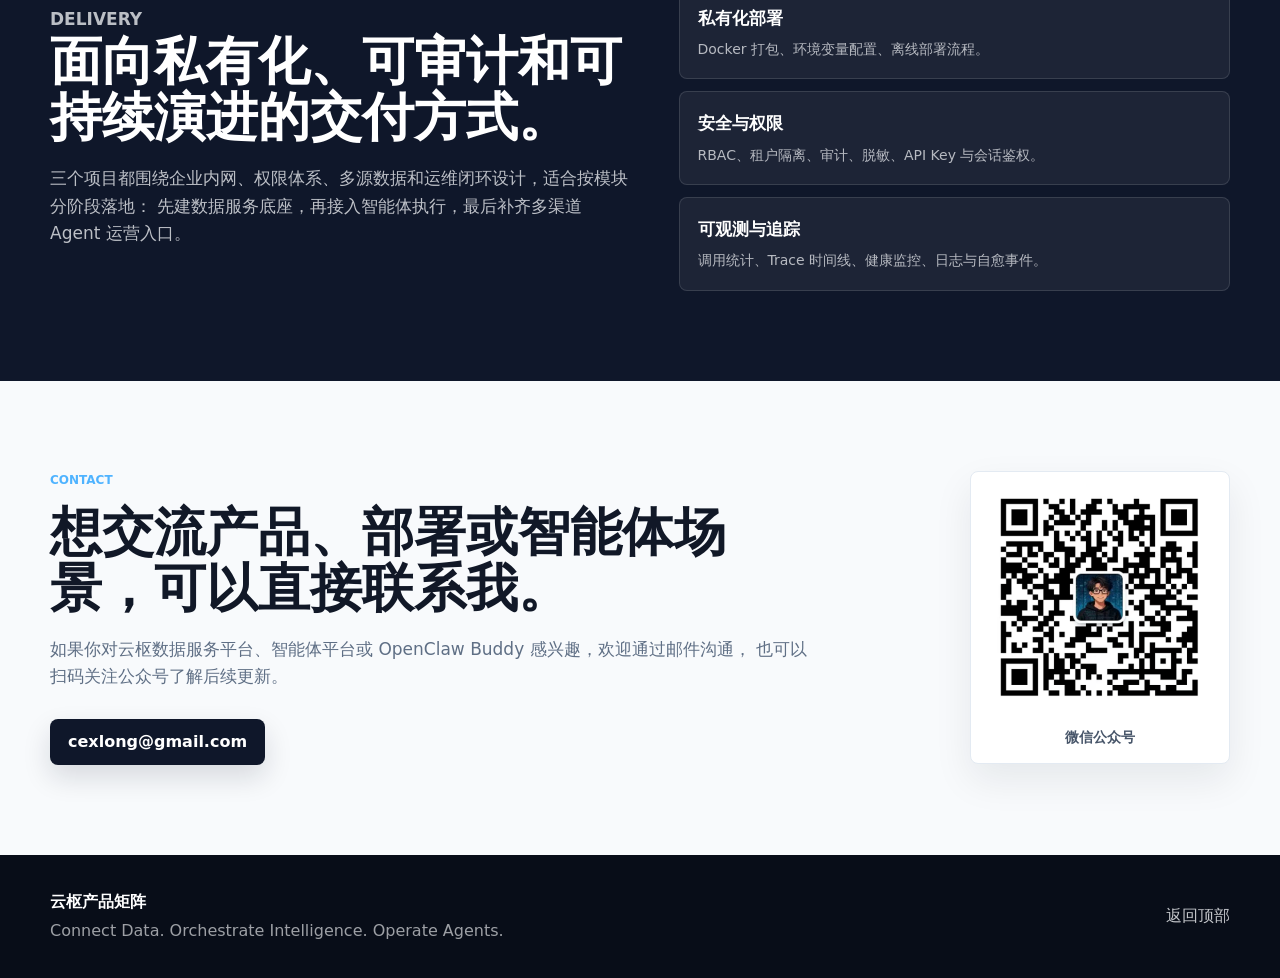
==== commit dcf41f8e: "在官网文案中补充 SQL Server 数据源支持" ====
--- a/index.html
+++ b/index.html
@@ -262,7 +262,7 @@
             <div class="flow-node">
               <span>01</span>
               <strong>企业数据源</strong>
-              <p>MySQL、ClickHouse、Oracle、业务库与非结构化文档。</p>
+              <p>MySQL、ClickHouse、Oracle、SQL Server、业务库与非结构化文档。</p>
             </div>
             <div class="flow-line"></div>
             <div class="flow-node">
